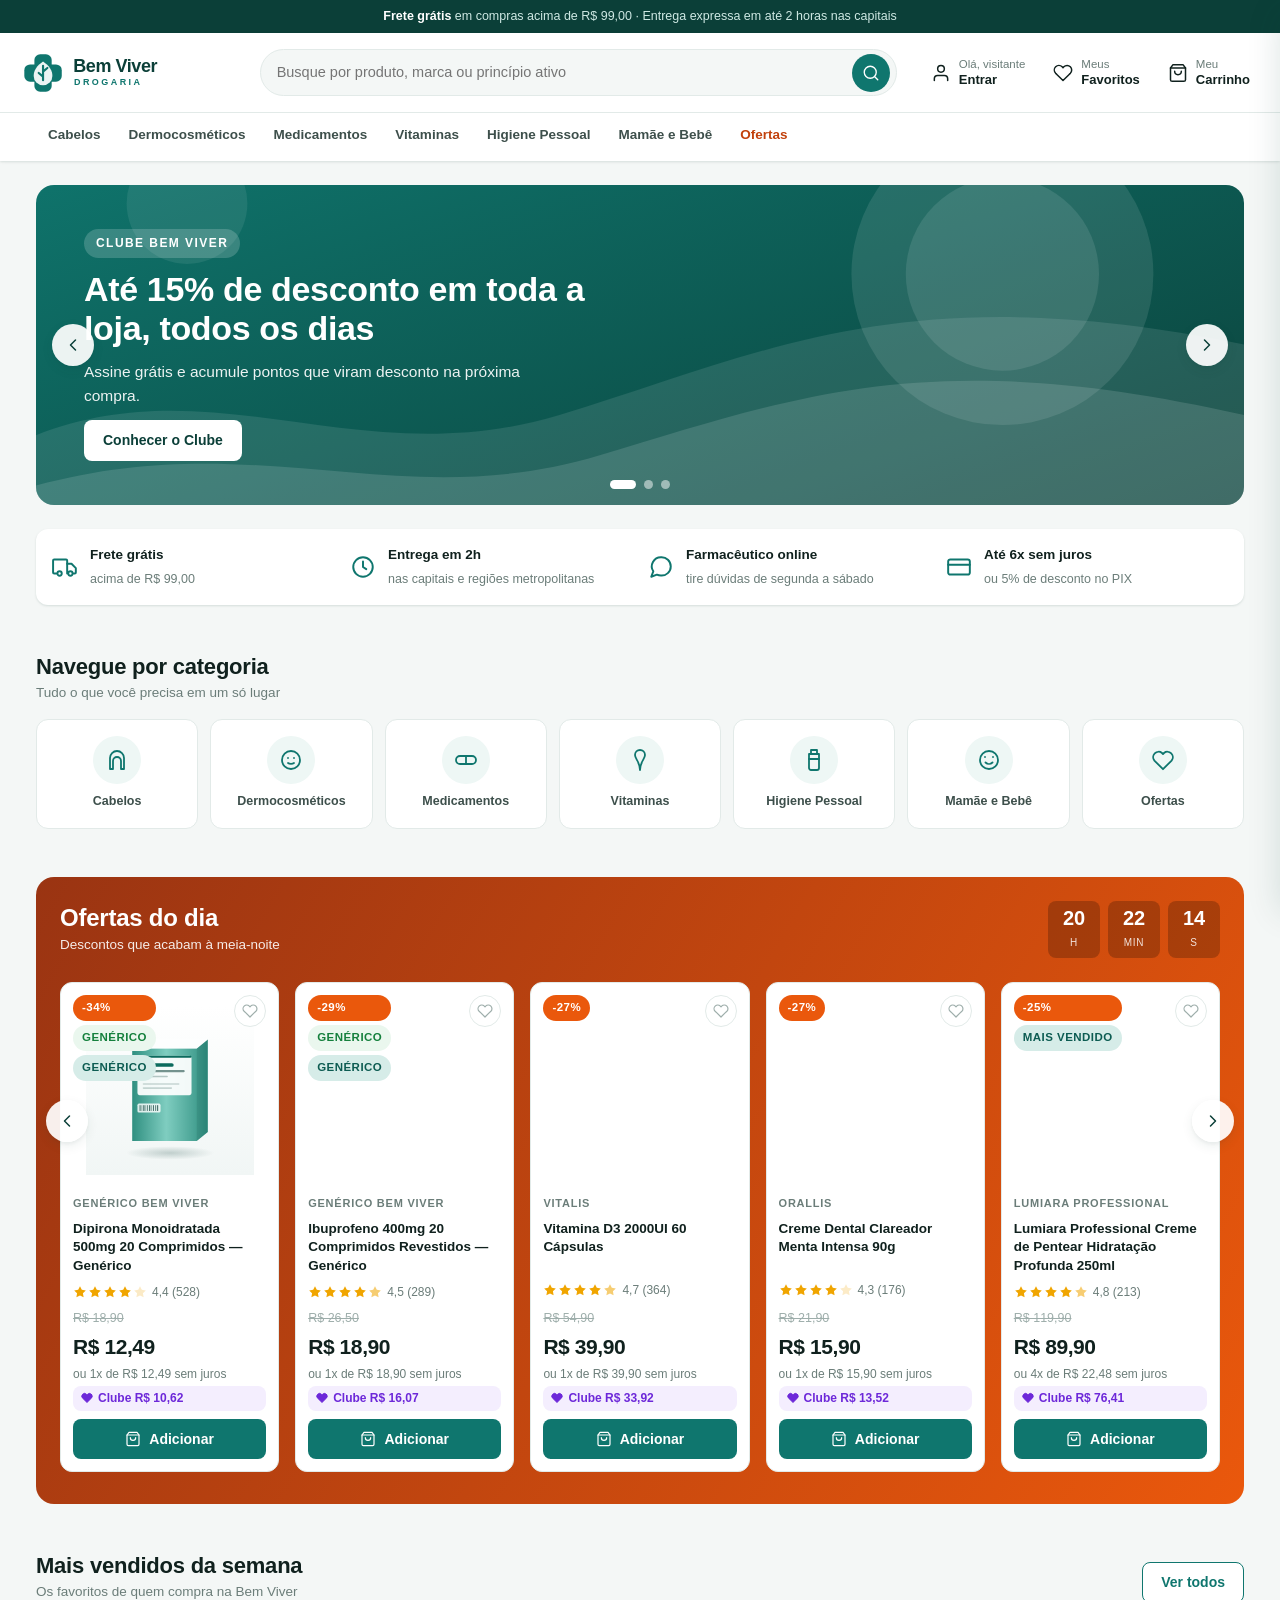
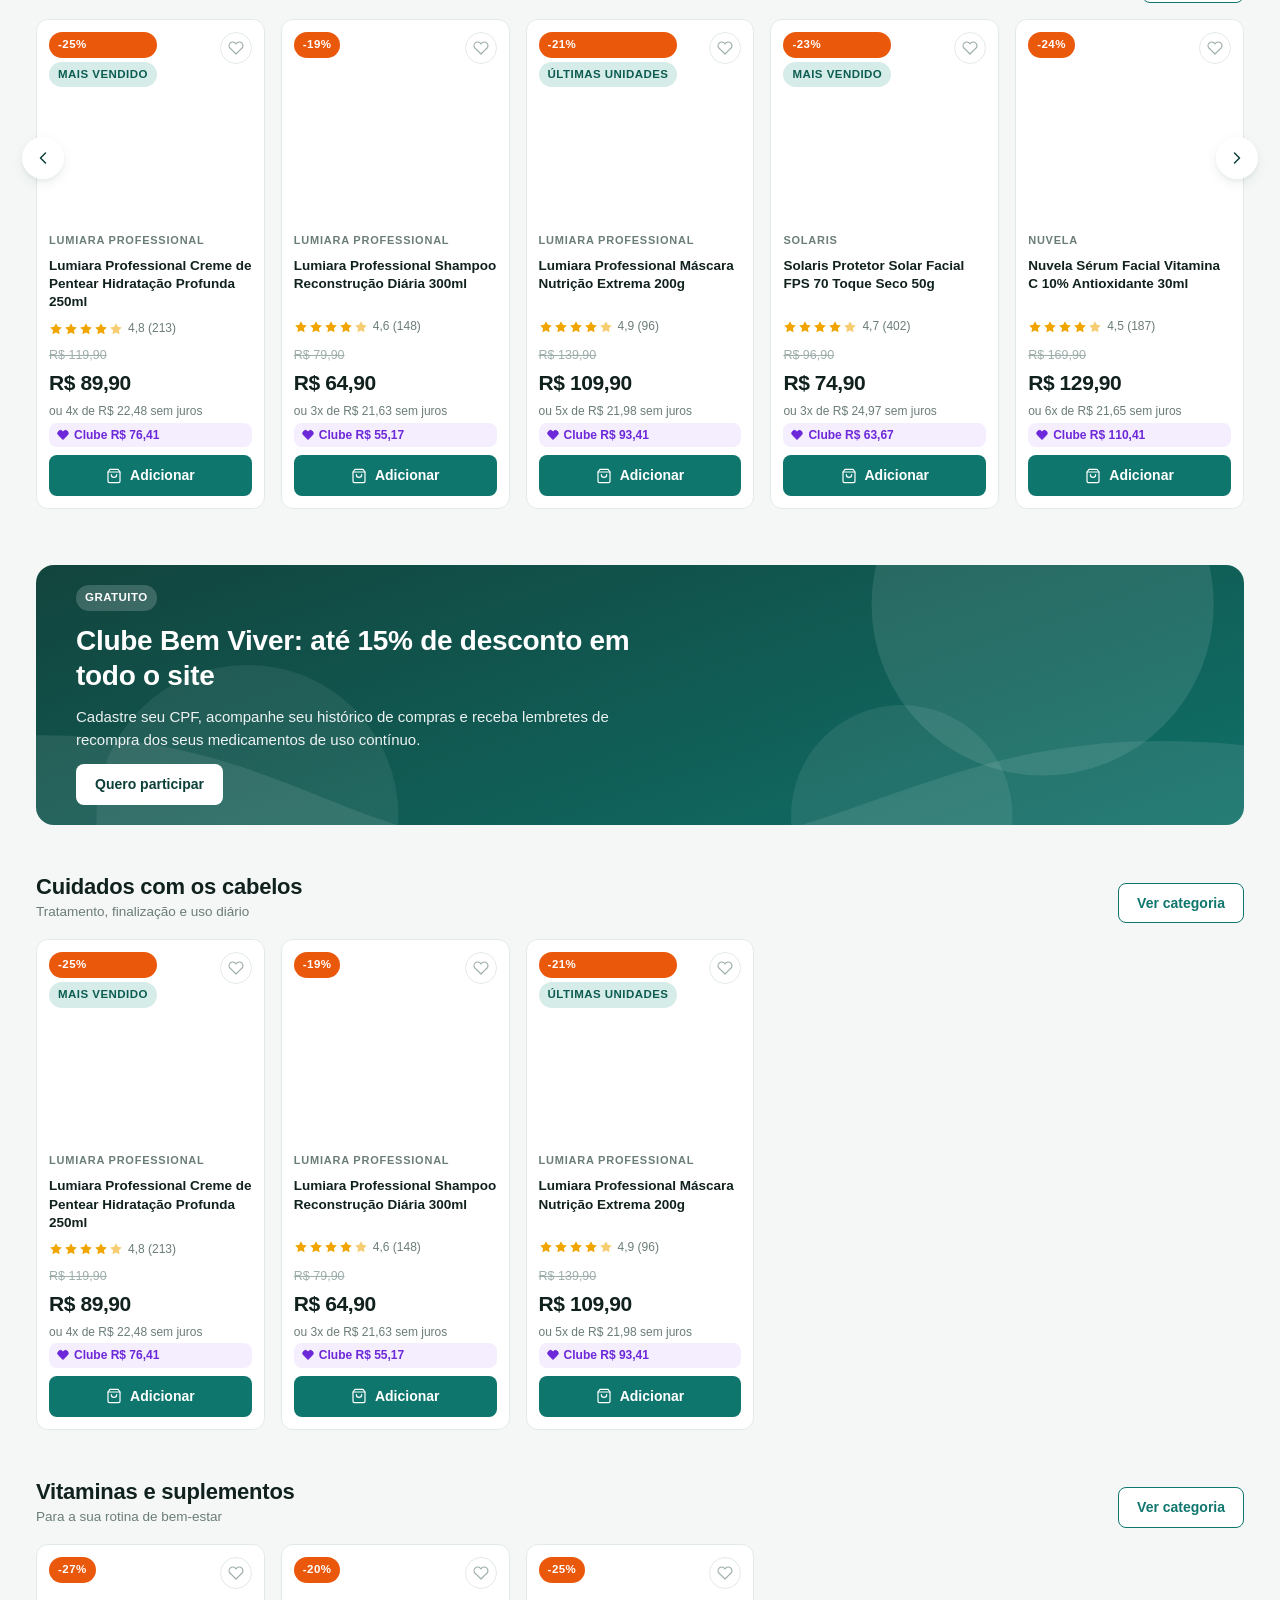
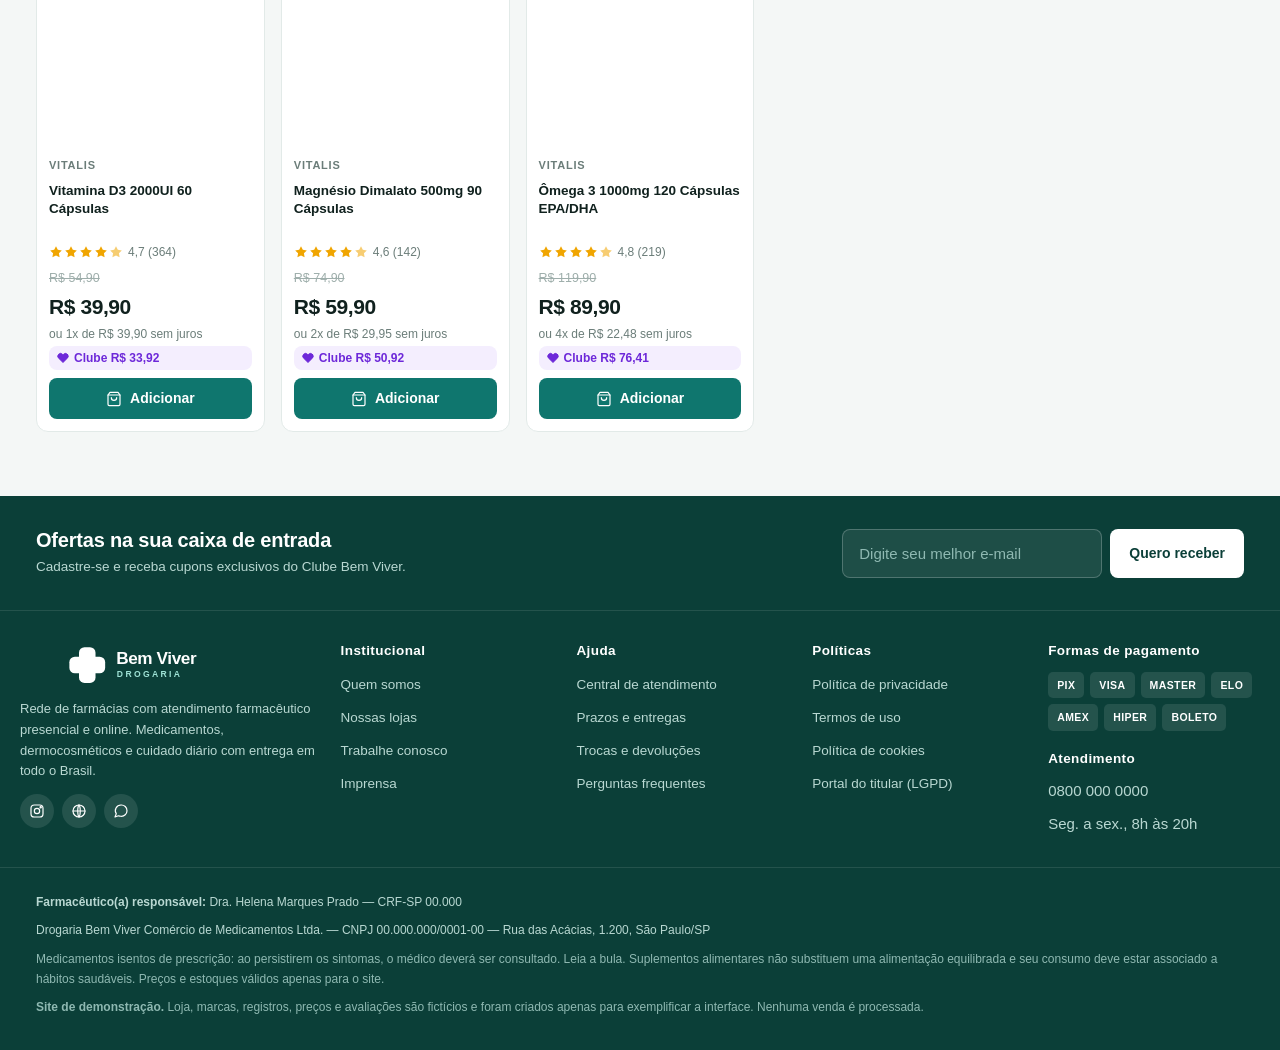
==== index.html @ 3e463591 "Cria loja de farmácia online Drogaria Bem Viver Site de e-commerce farmacêutico completo em HTML, CS" ====
<!DOCTYPE html>
<html lang="pt-BR">
<head>
<meta charset="utf-8">
<meta name="viewport" content="width=device-width, initial-scale=1">
<title>Drogaria Bem Viver — Medicamentos, dermocosméticos e cuidado diário</title>
<meta name="description" content="Farmácia online com medicamentos, genéricos, dermocosméticos, vitaminas e higiene pessoal. Frete grátis acima de R$ 99 e entrega expressa em até 2 horas.">
<meta name="theme-color" content="#0f766e">
<link rel="icon" href="assets/img/favicon.svg" type="image/svg+xml">
<link rel="stylesheet" href="assets/css/estilos.css">
<meta property="og:type" content="website">
<meta property="og:title" content="Drogaria Bem Viver">
<meta property="og:description" content="Medicamentos, dermocosméticos e cuidado diário com entrega para todo o Brasil.">
<meta property="og:image" content="assets/img/banner-1.svg">
</head>
<body>
<a class="pular-para-conteudo" href="#conteudo">Pular para o conteúdo principal</a>
<header id="cabecalho"></header>
<main id="conteudo"></main>
<div id="rodape"></div>
<script src="assets/js/dados.js"></script>
<script src="assets/js/loja.js"></script>
<script src="assets/js/home.js"></script>
</body>
</html>
---- assets/css/estilos.css ----
/* =========================================================================
   Drogaria Bem Viver — folha de estilos
   ========================================================================= */

/* ------------------------------------------------------------ tokens */
:root {
  --marca-900: #0b3f38;
  --marca-800: #0d5c52;
  --marca-700: #0f766e;
  --marca-600: #13938a;
  --marca-100: #d6ece8;
  --marca-50:  #eef7f5;

  --oferta-700: #9a3412;
  --oferta-600: #c2410c;
  --oferta-500: #ea580c;
  --oferta-50:  #fff2e8;

  --clube-700: #6d28d9;
  --clube-50:  #f4eefe;

  --tinta-900: #10211e;
  --tinta-700: #3d4f4b;
  --tinta-500: #6b7d79;
  --tinta-300: #9eaeab;

  --linha: #e2eae8;
  --fundo: #f4f7f6;
  --papel: #ffffff;

  --ok-600: #15803d;
  --ok-50:  #eaf7ee;
  --alerta-600: #b45309;
  --alerta-50:  #fdf5e6;
  --erro-600: #b91c1c;
  --erro-50: #fdecec;

  --r-sm: 8px;
  --r-md: 12px;
  --r-lg: 18px;
  --r-full: 999px;

  --s1: 4px;  --s2: 8px;  --s3: 12px; --s4: 16px;
  --s5: 24px; --s6: 32px; --s7: 48px; --s8: 64px;

  --sombra-1: 0 1px 2px rgba(11, 63, 56, .06), 0 1px 3px rgba(11, 63, 56, .08);
  --sombra-2: 0 4px 12px rgba(11, 63, 56, .08), 0 2px 4px rgba(11, 63, 56, .05);
  --sombra-3: 0 12px 32px rgba(11, 63, 56, .14);

  --largura: 1240px;
  --fonte: "Segoe UI", Roboto, -apple-system, BlinkMacSystemFont, "Helvetica Neue", Arial, sans-serif;
}

/* ------------------------------------------------------------ base */
*, *::before, *::after { box-sizing: border-box; }

html { scroll-behavior: smooth; }

body {
  margin: 0;
  font-family: var(--fonte);
  font-size: 15px;
  line-height: 1.55;
  color: var(--tinta-900);
  background: var(--fundo);
  -webkit-font-smoothing: antialiased;
}

img, svg { max-width: 100%; display: block; }
button, input, select, textarea { font: inherit; color: inherit; }
a { color: var(--marca-700); text-decoration: none; }
a:hover { text-decoration: underline; }

h1, h2, h3, h4 { margin: 0; line-height: 1.25; font-weight: 700; letter-spacing: -.01em; }
p { margin: 0 0 var(--s3); }
ul { margin: 0; padding-left: 1.15rem; }

:focus-visible {
  outline: 3px solid var(--marca-600);
  outline-offset: 2px;
  border-radius: var(--r-sm);
}

.container { width: 100%; max-width: var(--largura); margin: 0 auto; padding: 0 var(--s4); }

.oculto { display: none !important; }

.so-leitor {
  position: absolute; width: 1px; height: 1px; padding: 0; margin: -1px;
  overflow: hidden; clip: rect(0 0 0 0); white-space: nowrap; border: 0;
}

.pular-para-conteudo {
  position: absolute; left: var(--s4); top: -80px; z-index: 200;
  background: var(--marca-700); color: #fff; padding: var(--s3) var(--s4);
  border-radius: var(--r-sm); transition: top .18s;
}
.pular-para-conteudo:focus { top: var(--s3); }

/* ------------------------------------------------------------ botões */
.btn {
  display: inline-flex; align-items: center; justify-content: center; gap: var(--s2);
  border: 1px solid transparent; border-radius: var(--r-sm);
  padding: 11px 18px; font-weight: 700; font-size: 14px;
  cursor: pointer; background: none; transition: background .15s, border-color .15s, color .15s, transform .08s;
  text-decoration: none; line-height: 1.2;
}
.btn:hover { text-decoration: none; }
.btn:active { transform: translateY(1px); }
.btn[disabled] { opacity: .5; cursor: not-allowed; }

.btn--principal { background: var(--marca-700); color: #fff; }
.btn--principal:hover { background: var(--marca-800); }

.btn--compra { background: var(--oferta-500); color: #fff; font-size: 16px; padding: 15px 22px; }
.btn--compra:hover { background: var(--oferta-600); }

.btn--contorno { border-color: var(--marca-700); color: var(--marca-700); background: var(--papel); }
.btn--contorno:hover { background: var(--marca-50); }

.btn--neutro { border-color: var(--linha); color: var(--tinta-700); background: var(--papel); }
.btn--neutro:hover { background: var(--fundo); }

.btn--fantasma { color: var(--marca-700); padding: 8px 10px; }
.btn--fantasma:hover { background: var(--marca-50); }

.btn--bloco { width: 100%; }

.selo {
  display: inline-flex; align-items: center; gap: 5px;
  font-size: 11.5px; font-weight: 800; letter-spacing: .04em; text-transform: uppercase;
  padding: 4px 9px; border-radius: var(--r-full);
}
.selo--oferta { background: var(--oferta-500); color: #fff; }
.selo--clube  { background: var(--clube-50); color: var(--clube-700); }
.selo--generico { background: var(--ok-50); color: var(--ok-600); }
.selo--novo { background: var(--marca-100); color: var(--marca-800); }
.selo--esgotado { background: #eceeed; color: var(--tinta-500); }

/* ------------------------------------------------------------ cabeçalho */
.barra-aviso {
  background: var(--marca-900); color: #cfe9e4;
  font-size: 12.5px; text-align: center; padding: 7px var(--s4);
}
.barra-aviso strong { color: #fff; }

.cabecalho { background: var(--papel); box-shadow: var(--sombra-1); position: sticky; top: 0; z-index: 60; }

.cabecalho__topo {
  display: grid; grid-template-columns: auto 1fr auto;
  align-items: center; gap: var(--s5); padding: var(--s4) 0;
}
.cabecalho__logo img { height: 46px; width: auto; }

.busca { position: relative; }
.busca__campo {
  display: flex; align-items: center; background: var(--fundo);
  border: 1.5px solid var(--linha); border-radius: var(--r-full); padding: 0 6px 0 var(--s4);
  transition: border-color .15s, background .15s;
}
.busca__campo:focus-within { border-color: var(--marca-600); background: var(--papel); }
.busca input {
  flex: 1; border: 0; background: none; padding: 11px 0; outline: none; font-size: 14.5px;
}
.busca__botao {
  border: 0; background: var(--marca-700); color: #fff; width: 38px; height: 38px;
  border-radius: 50%; display: grid; place-items: center; cursor: pointer;
}
.busca__botao:hover { background: var(--marca-800); }

.busca__sugestoes {
  position: absolute; top: calc(100% + 6px); left: 0; right: 0; z-index: 70;
  background: var(--papel); border: 1px solid var(--linha); border-radius: var(--r-md);
  box-shadow: var(--sombra-3); overflow: hidden; max-height: 380px; overflow-y: auto;
}
.busca__sugestao {
  display: flex; align-items: center; gap: var(--s3); padding: var(--s2) var(--s3);
  width: 100%; border: 0; background: none; text-align: left; cursor: pointer; border-bottom: 1px solid var(--fundo);
}
.busca__sugestao:hover, .busca__sugestao[aria-selected="true"] { background: var(--marca-50); }
.busca__sugestao img { width: 40px; height: 40px; object-fit: contain; }
.busca__sugestao b { display: block; font-size: 13.5px; font-weight: 600; }
.busca__sugestao span { font-size: 12.5px; color: var(--marca-700); font-weight: 700; }

.acoes { display: flex; align-items: center; gap: var(--s2); }
.acao {
  display: flex; align-items: center; gap: var(--s2); padding: 8px 10px;
  border: 0; background: none; border-radius: var(--r-sm); cursor: pointer;
  color: var(--tinta-900); font-size: 13px; position: relative;
}
.acao:hover { background: var(--marca-50); text-decoration: none; }
.acao__texto { display: flex; flex-direction: column; line-height: 1.2; text-align: left; }
.acao__texto small { color: var(--tinta-500); font-size: 11.5px; }
.acao__texto b { font-size: 13px; }
.acao__contador {
  position: absolute; top: 2px; left: 24px;
  background: var(--oferta-500); color: #fff; font-size: 10.5px; font-weight: 800;
  min-width: 18px; height: 18px; border-radius: var(--r-full);
  display: grid; place-items: center; padding: 0 5px;
}

.menu { border-top: 1px solid var(--linha); }
.menu__lista {
  display: flex; align-items: center; gap: var(--s1); list-style: none;
  margin: 0; padding: 0; overflow-x: auto; scrollbar-width: none;
}
.menu__lista::-webkit-scrollbar { display: none; }
.menu__lista a {
  display: block; padding: 12px var(--s3); font-size: 13.5px; font-weight: 600;
  color: var(--tinta-700); white-space: nowrap; border-bottom: 3px solid transparent;
}
.menu__lista a:hover { color: var(--marca-700); border-bottom-color: var(--marca-600); text-decoration: none; }
.menu__lista a.ativo { color: var(--marca-700); border-bottom-color: var(--marca-700); }
.menu__lista .destaque { color: var(--oferta-600); }

.menu-mobile { display: none; }

/* ------------------------------------------------------------ vantagens */
.vantagens {
  display: grid; grid-template-columns: repeat(4, 1fr); gap: var(--s4);
  background: var(--papel); border-radius: var(--r-md); padding: var(--s4);
  box-shadow: var(--sombra-1); margin: var(--s5) 0;
}
.vantagem { display: flex; align-items: center; gap: var(--s3); }
.vantagem svg { flex: none; color: var(--marca-700); }
.vantagem b { display: block; font-size: 13.5px; }
.vantagem span { font-size: 12.5px; color: var(--tinta-500); }

/* ------------------------------------------------------------ carrossel de banners */
.vitrine-banner { position: relative; border-radius: var(--r-lg); overflow: hidden; margin-top: var(--s5); }
.vitrine-banner__trilho { display: flex; transition: transform .45s cubic-bezier(.4,0,.2,1); }
.vitrine-banner__item { min-width: 100%; position: relative; }
.vitrine-banner__item img { width: 100%; height: 320px; object-fit: cover; }
.vitrine-banner__texto {
  position: absolute; inset: 0; display: flex; flex-direction: column; justify-content: center;
  gap: var(--s3); padding: var(--s7); color: #fff; max-width: 620px;
}
.vitrine-banner__texto span {
  font-size: 12px; font-weight: 800; letter-spacing: .12em; text-transform: uppercase;
  background: rgba(255,255,255,.18); padding: 5px 12px; border-radius: var(--r-full); align-self: flex-start;
}
.vitrine-banner__texto h2 { font-size: 34px; line-height: 1.15; }
.vitrine-banner__texto p { font-size: 15.5px; opacity: .92; margin: 0; max-width: 460px; }
.vitrine-banner__texto .btn { align-self: flex-start; background: #fff; color: var(--marca-900); }
.vitrine-banner__texto .btn:hover { background: #f0f0f0; }

.carrossel-seta {
  position: absolute; top: 50%; transform: translateY(-50%);
  width: 42px; height: 42px; border-radius: 50%; border: 0;
  background: rgba(255,255,255,.92); color: var(--marca-900);
  display: grid; place-items: center; cursor: pointer; box-shadow: var(--sombra-2); z-index: 2;
}
.carrossel-seta:hover { background: #fff; }
.carrossel-seta--ant { left: var(--s4); }
.carrossel-seta--prox { right: var(--s4); }
.prateleira .carrossel-seta { top: 118px; transform: none; }
.prateleira .carrossel-seta--ant { left: -14px; }
.prateleira .carrossel-seta--prox { right: -14px; }

.vitrine-banner__pontos {
  position: absolute; bottom: var(--s4); left: 50%; transform: translateX(-50%);
  display: flex; gap: var(--s2); z-index: 2;
}
.vitrine-banner__pontos button {
  width: 9px; height: 9px; border-radius: 50%; border: 0; cursor: pointer;
  background: rgba(255,255,255,.5); padding: 0;
}
.vitrine-banner__pontos button[aria-current="true"] { background: #fff; width: 26px; border-radius: var(--r-full); }

/* ------------------------------------------------------------ seções */
.secao { margin: var(--s7) 0; }
.secao__cabecalho {
  display: flex; align-items: flex-end; justify-content: space-between;
  gap: var(--s4); margin-bottom: var(--s4);
}
.secao__cabecalho h2 { font-size: 22px; }
.secao__cabecalho p { margin: 2px 0 0; color: var(--tinta-500); font-size: 13.5px; }

.categorias { display: grid; grid-template-columns: repeat(7, 1fr); gap: var(--s3); }
.categoria-atalho {
  background: var(--papel); border: 1px solid var(--linha); border-radius: var(--r-md);
  padding: var(--s4) var(--s2); text-align: center; display: grid; gap: var(--s2);
  justify-items: center; font-size: 12.5px; font-weight: 600; color: var(--tinta-700);
  transition: border-color .15s, transform .15s, box-shadow .15s;
}
.categoria-atalho:hover {
  border-color: var(--marca-600); transform: translateY(-2px);
  box-shadow: var(--sombra-2); text-decoration: none; color: var(--marca-800);
}
.categoria-atalho__icone {
  width: 48px; height: 48px; border-radius: 50%; background: var(--marca-50);
  display: grid; place-items: center; color: var(--marca-700);
}

/* ------------------------------------------------------------ cartão de produto */
.prateleira { position: relative; }
.prateleira__trilho {
  display: grid; grid-auto-flow: column; grid-auto-columns: calc((100% - 4 * var(--s4)) / 5);
  gap: var(--s4); overflow-x: auto; scroll-behavior: smooth;
  scroll-snap-type: x mandatory; padding-bottom: var(--s2); scrollbar-width: thin;
}
.prateleira__trilho > * { scroll-snap-align: start; }

.grade-produtos {
  display: grid; grid-template-columns: repeat(auto-fill, minmax(212px, 1fr)); gap: var(--s4);
}

.cartao {
  background: var(--papel); border: 1px solid var(--linha); border-radius: var(--r-md);
  padding: var(--s3); display: flex; flex-direction: column; gap: var(--s2);
  position: relative; transition: box-shadow .18s, border-color .18s, transform .18s;
}
.cartao:hover { box-shadow: var(--sombra-2); border-color: var(--marca-100); transform: translateY(-2px); }

.cartao__selos { position: absolute; top: var(--s3); left: var(--s3); display: flex; flex-direction: column; gap: 4px; z-index: 2; }

.cartao__favorito {
  position: absolute; top: var(--s3); right: var(--s3); z-index: 2;
  width: 32px; height: 32px; border-radius: 50%; border: 1px solid var(--linha);
  background: var(--papel); color: var(--tinta-300); display: grid; place-items: center; cursor: pointer;
}
.cartao__favorito:hover { color: var(--oferta-500); border-color: var(--oferta-500); }
.cartao__favorito[aria-pressed="true"] { color: var(--oferta-500); border-color: var(--oferta-500); background: var(--oferta-50); }

.cartao__figura { display: block; padding: var(--s3) 0; }
.cartao__figura img { height: 168px; width: 100%; object-fit: contain; mix-blend-mode: multiply; }

.cartao__marca { font-size: 11px; font-weight: 800; letter-spacing: .07em; text-transform: uppercase; color: var(--tinta-500); }
.cartao__nome {
  font-size: 13.5px; font-weight: 600; color: var(--tinta-900); line-height: 1.35;
  display: -webkit-box; -webkit-line-clamp: 3; line-clamp: 3; -webkit-box-orient: vertical; overflow: hidden;
  min-height: 3.9em;
}
.cartao__nome:hover { color: var(--marca-700); text-decoration: none; }

.avaliacao { display: flex; align-items: center; gap: 5px; font-size: 12px; color: var(--tinta-500); }
.estrelas { display: inline-flex; gap: 1px; color: #f0a500; }
.estrelas svg { width: 14px; height: 14px; }

.cartao__precos { margin-top: auto; display: grid; gap: 2px; }
.preco-antigo { font-size: 12.5px; color: var(--tinta-300); text-decoration: line-through; }
.preco-atual { font-size: 21px; font-weight: 800; color: var(--tinta-900); letter-spacing: -.02em; }
.preco-atual small { font-size: 12.5px; font-weight: 600; color: var(--tinta-500); }
.preco-parcela { font-size: 12px; color: var(--tinta-500); }
.preco-clube {
  display: inline-flex; align-items: center; gap: 5px; font-size: 12px; font-weight: 700;
  color: var(--clube-700); background: var(--clube-50); padding: 3px 8px; border-radius: var(--r-sm);
  align-self: flex-start;
}
.economia { font-size: 12px; font-weight: 700; color: var(--ok-600); }

/* ------------------------------------------------------------ ofertas do dia */
.faixa-ofertas {
  background: linear-gradient(120deg, var(--oferta-700), var(--oferta-500));
  color: #fff; border-radius: var(--r-lg); padding: var(--s5); margin: var(--s7) 0;
}
.faixa-ofertas__topo {
  display: flex; align-items: center; justify-content: space-between; gap: var(--s4);
  flex-wrap: wrap; margin-bottom: var(--s5);
}
.faixa-ofertas h2 { font-size: 24px; }
.faixa-ofertas p { margin: 2px 0 0; opacity: .9; font-size: 13.5px; }
.cronometro { display: flex; align-items: center; gap: var(--s2); }
.cronometro__bloco {
  background: rgba(0,0,0,.22); border-radius: var(--r-sm); padding: 6px 10px;
  text-align: center; min-width: 52px;
}
.cronometro__bloco b { display: block; font-size: 20px; font-variant-numeric: tabular-nums; line-height: 1.1; }
.cronometro__bloco span { font-size: 10px; text-transform: uppercase; letter-spacing: .08em; opacity: .85; }

/* ------------------------------------------------------------ trilha / breadcrumb */
.trilha { padding: var(--s4) 0; font-size: 12.5px; color: var(--tinta-500); }
.trilha ol { list-style: none; display: flex; flex-wrap: wrap; align-items: center; gap: var(--s2); margin: 0; padding: 0; }
.trilha li::after { content: "›"; margin-left: var(--s2); color: var(--tinta-300); }
.trilha li:last-child::after { content: none; }
.trilha li[aria-current] { color: var(--tinta-700); font-weight: 600; }

/* ------------------------------------------------------------ PDP */
.pdp { display: grid; grid-template-columns: minmax(0, 1fr) 360px; gap: var(--s6); align-items: start; }
.pdp__principal { display: grid; grid-template-columns: minmax(0, 46%) minmax(0, 1fr); gap: var(--s5); align-items: start; }
.galeria { display: grid; grid-template-columns: 84px minmax(0, 1fr); gap: var(--s3); align-items: start; }

/* itens de grid herdam min-width:auto e podem estourar por causa da largura
   intrínseca das imagens; zerar o mínimo mantém o layout dentro do container */
.pdp > *, .pdp__principal > *, .galeria > *,
.layout-categoria > *, .layout-carrinho > *,
.avaliacoes > *, .item-carrinho > * { min-width: 0; }

.galeria__miniaturas { display: grid; gap: var(--s2); }
.galeria__miniatura {
  border: 1.5px solid var(--linha); border-radius: var(--r-sm); background: var(--papel);
  padding: 4px; cursor: pointer; aspect-ratio: 1; overflow: hidden;
}
.galeria__miniatura img { width: 100%; height: 100%; object-fit: contain; }
.galeria__miniatura:hover { border-color: var(--marca-600); }
.galeria__miniatura[aria-current="true"] { border-color: var(--marca-700); border-width: 2px; }

.galeria__palco {
  background: var(--papel); border: 1px solid var(--linha); border-radius: var(--r-md);
  position: relative; overflow: hidden; display: grid; place-items: center; aspect-ratio: 1;
}
.galeria__palco img {
  width: 100%; height: 100%; object-fit: contain; transition: transform .25s;
  cursor: zoom-in; mix-blend-mode: multiply;
}
.galeria__palco.ampliado img { transform: scale(1.7); cursor: zoom-out; }
.galeria__selos { position: absolute; top: var(--s4); left: var(--s4); display: flex; flex-direction: column; gap: 6px; }

.ficha { display: grid; gap: var(--s3); }
.ficha__marca { font-size: 12px; font-weight: 800; letter-spacing: .08em; text-transform: uppercase; color: var(--marca-700); }
.ficha h1 { font-size: 26px; line-height: 1.25; }
.ficha__meta { display: flex; flex-wrap: wrap; align-items: center; gap: var(--s3); font-size: 12.5px; color: var(--tinta-500); }
.ficha__meta a { font-size: 12.5px; }

.ficha__resumo { color: var(--tinta-700); font-size: 14px; }
.ficha__beneficios { list-style: none; padding: 0; display: grid; gap: 7px; margin: 0; }
.ficha__beneficios li { display: flex; gap: var(--s2); align-items: flex-start; font-size: 13.5px; color: var(--tinta-700); }
.ficha__beneficios svg { flex: none; color: var(--ok-600); margin-top: 2px; }

.variacoes { display: grid; gap: var(--s2); }
.variacoes__titulo { font-size: 13px; font-weight: 700; }
.variacoes__opcoes { display: flex; flex-wrap: wrap; gap: var(--s2); }
.variacao {
  border: 1.5px solid var(--linha); background: var(--papel); border-radius: var(--r-sm);
  padding: 8px 14px; cursor: pointer; font-size: 13px; font-weight: 600; text-align: left;
}
.variacao:hover { border-color: var(--marca-600); }
.variacao[aria-pressed="true"] { border-color: var(--marca-700); background: var(--marca-50); color: var(--marca-800); }
.variacao small { display: block; font-weight: 500; color: var(--tinta-500); font-size: 11.5px; }

/* caixa de compra */
.compra {
  background: var(--papel); border: 1px solid var(--linha); border-radius: var(--r-md);
  padding: var(--s5); display: grid; gap: var(--s4); box-shadow: var(--sombra-1);
  position: sticky; top: 168px;
}
.compra__precos { display: grid; gap: 4px; }
.compra__linha-antiga { display: flex; align-items: center; gap: var(--s2); }
.compra__principal { font-size: 34px; font-weight: 800; letter-spacing: -.025em; line-height: 1.1; }
.compra__pix {
  display: flex; align-items: center; gap: 6px; font-size: 13px; color: var(--ok-600); font-weight: 700;
}
.compra__parcelas { font-size: 13px; color: var(--tinta-500); }

.compra__clube {
  border: 1px dashed var(--clube-700); background: var(--clube-50); border-radius: var(--r-sm);
  padding: var(--s3); display: grid; gap: 4px;
}
.compra__clube b { color: var(--clube-700); font-size: 13px; display: flex; align-items: center; gap: 6px; }
.compra__clube .valor { font-size: 22px; font-weight: 800; color: var(--clube-700); letter-spacing: -.02em; }
.compra__clube small { font-size: 12px; color: var(--tinta-500); }

.quantidade { display: flex; align-items: center; gap: var(--s3); }
.contador {
  display: inline-flex; align-items: center; border: 1.5px solid var(--linha);
  border-radius: var(--r-sm); overflow: hidden;
}
.contador button {
  width: 38px; height: 42px; border: 0; background: var(--papel); cursor: pointer;
  color: var(--marca-700); font-size: 18px; font-weight: 700;
}
.contador button:hover { background: var(--marca-50); }
.contador input {
  width: 46px; height: 42px; border: 0; border-left: 1.5px solid var(--linha);
  border-right: 1.5px solid var(--linha); text-align: center; font-weight: 700; outline: none;
  -moz-appearance: textfield;
}
.contador input::-webkit-outer-spin-button, .contador input::-webkit-inner-spin-button { -webkit-appearance: none; margin: 0; }

.estoque { font-size: 12.5px; display: flex; align-items: center; gap: 6px; }
.estoque--ok { color: var(--ok-600); }
.estoque--baixo { color: var(--alerta-600); }
.estoque--fora { color: var(--erro-600); }
.ponto { width: 8px; height: 8px; border-radius: 50%; background: currentColor; flex: none; }

/* frete */
.frete { border-top: 1px solid var(--linha); padding-top: var(--s4); display: grid; gap: var(--s3); }
.frete__titulo { font-size: 13.5px; font-weight: 700; display: flex; align-items: center; gap: var(--s2); }
.frete__form { display: flex; gap: var(--s2); }
.frete__form input {
  flex: 1; border: 1.5px solid var(--linha); border-radius: var(--r-sm); padding: 10px var(--s3);
  outline: none; min-width: 0;
}
.frete__form input:focus { border-color: var(--marca-600); }
.frete__resultado { display: grid; gap: var(--s2); }
.frete__opcao {
  display: flex; align-items: flex-start; justify-content: space-between; gap: var(--s3);
  border: 1px solid var(--linha); border-radius: var(--r-sm); padding: var(--s3); font-size: 13px;
}
.frete__opcao b { display: block; }
.frete__opcao small { color: var(--tinta-500); }
.frete__opcao .valor { font-weight: 800; white-space: nowrap; }
.frete__opcao .valor.gratis { color: var(--ok-600); }
.frete__erro { color: var(--erro-600); font-size: 12.5px; }

.seguranca { display: grid; gap: var(--s2); font-size: 12px; color: var(--tinta-500); border-top: 1px solid var(--linha); padding-top: var(--s3); }
.seguranca div { display: flex; align-items: center; gap: var(--s2); }
.seguranca svg { flex: none; color: var(--marca-700); }

/* abas */
.abas { margin-top: var(--s7); background: var(--papel); border: 1px solid var(--linha); border-radius: var(--r-md); overflow: hidden; }
.abas__lista {
  display: flex; gap: 0; border-bottom: 1px solid var(--linha); overflow-x: auto; scrollbar-width: none;
}
.abas__lista::-webkit-scrollbar { display: none; }
.abas__botao {
  border: 0; background: none; padding: var(--s4) var(--s5); cursor: pointer;
  font-weight: 700; font-size: 14px; color: var(--tinta-500);
  border-bottom: 3px solid transparent; white-space: nowrap;
}
.abas__botao:hover { color: var(--marca-700); }
.abas__botao[aria-selected="true"] { color: var(--marca-800); border-bottom-color: var(--marca-700); }
.abas__painel { padding: var(--s5); }
.abas__painel h3 { font-size: 16px; margin: var(--s5) 0 var(--s2); }
.abas__painel h3:first-child { margin-top: 0; }
.abas__painel p, .abas__painel li { color: var(--tinta-700); font-size: 14.5px; max-width: 78ch; }
.abas__painel li { margin-bottom: 6px; }

.tabela-specs { width: 100%; border-collapse: collapse; font-size: 14px; max-width: 760px; }
.tabela-specs th, .tabela-specs td { text-align: left; padding: 11px var(--s3); border-bottom: 1px solid var(--linha); vertical-align: top; }
.tabela-specs th { width: 38%; color: var(--tinta-500); font-weight: 600; background: var(--marca-50); }

.aviso-legal {
  background: var(--alerta-50); border-left: 4px solid var(--alerta-600); border-radius: var(--r-sm);
  padding: var(--s3) var(--s4); font-size: 13px; color: #7c4a06; margin-top: var(--s4);
}
.aviso-legal strong { display: block; margin-bottom: 2px; }

/* avaliações */
.avaliacoes { display: grid; grid-template-columns: 260px minmax(0, 1fr); gap: var(--s6); }
.avaliacoes__resumo { display: grid; gap: var(--s3); align-content: start; }
.avaliacoes__nota { font-size: 46px; font-weight: 800; line-height: 1; letter-spacing: -.03em; }
.barra-nota { display: grid; grid-template-columns: 74px 1fr 44px; align-items: center; gap: var(--s2); font-size: 12.5px; color: var(--tinta-500); white-space: nowrap; }
.barra-nota > :last-child { text-align: right; }
.barra-nota__trilho { height: 7px; background: var(--linha); border-radius: var(--r-full); overflow: hidden; }
.barra-nota__preenchimento { height: 100%; background: #f0a500; border-radius: var(--r-full); }

.comentario { border-bottom: 1px solid var(--linha); padding: var(--s4) 0; }
.comentario:first-child { padding-top: 0; }
.comentario__topo { display: flex; flex-wrap: wrap; align-items: center; gap: var(--s3); margin-bottom: 6px; }
.comentario__autor { font-weight: 700; font-size: 13.5px; }
.comentario__data { font-size: 12px; color: var(--tinta-300); }
.comentario__verificado { font-size: 11.5px; color: var(--ok-600); font-weight: 700; display: inline-flex; align-items: center; gap: 4px; }
.comentario h4 { font-size: 14px; margin-bottom: 3px; }
.comentario p { font-size: 14px; color: var(--tinta-700); margin: 0; }

.form-avaliacao { background: var(--marca-50); border-radius: var(--r-md); padding: var(--s4); display: grid; gap: var(--s3); margin-top: var(--s4); }
.form-avaliacao label { font-size: 13px; font-weight: 700; display: block; margin-bottom: 4px; }
.form-avaliacao input, .form-avaliacao textarea {
  width: 100%; border: 1.5px solid var(--linha); border-radius: var(--r-sm);
  padding: 10px var(--s3); outline: none; background: var(--papel); font-size: 14px;
}
.form-avaliacao input:focus, .form-avaliacao textarea:focus { border-color: var(--marca-600); }
.form-avaliacao textarea { resize: vertical; min-height: 88px; }
.seletor-estrelas { display: flex; gap: 2px; }
.seletor-estrelas button { border: 0; background: none; cursor: pointer; padding: 2px; color: var(--tinta-300); }
.seletor-estrelas button.ativa { color: #f0a500; }
.seletor-estrelas svg { width: 26px; height: 26px; }

/* barra fixa de compra */
.barra-fixa {
  position: fixed; left: 0; right: 0; bottom: 0; z-index: 55;
  background: var(--papel); border-top: 1px solid var(--linha); box-shadow: 0 -4px 16px rgba(11,63,56,.10);
  padding: var(--s3) 0; transform: translateY(110%); transition: transform .25s;
}
.barra-fixa.visivel { transform: translateY(0); }
.barra-fixa__interno { display: flex; align-items: center; gap: var(--s4); }
.barra-fixa img { width: 48px; height: 48px; object-fit: contain; }
.barra-fixa__nome { font-size: 13.5px; font-weight: 600; flex: 1; min-width: 0;
  display: -webkit-box; -webkit-line-clamp: 2; line-clamp: 2; -webkit-box-orient: vertical; overflow: hidden; }
.barra-fixa__preco { font-size: 20px; font-weight: 800; white-space: nowrap; }

/* ------------------------------------------------------------ categoria */
.layout-categoria { display: grid; grid-template-columns: 250px minmax(0, 1fr); gap: var(--s5); align-items: start; }

.filtros { background: var(--papel); border: 1px solid var(--linha); border-radius: var(--r-md); padding: var(--s4); position: sticky; top: 168px; }
.filtro { border-bottom: 1px solid var(--linha); padding: var(--s3) 0; }
.filtro:last-child { border-bottom: 0; padding-bottom: 0; }
.filtro__titulo {
  display: flex; align-items: center; justify-content: space-between; width: 100%;
  border: 0; background: none; padding: 0; cursor: pointer; font-weight: 700; font-size: 13.5px;
}
.filtro__corpo { display: grid; gap: 7px; margin-top: var(--s3); max-height: 230px; overflow-y: auto; }
.filtro__item { display: flex; align-items: center; gap: var(--s2); font-size: 13px; color: var(--tinta-700); cursor: pointer; }
.filtro__item input { accent-color: var(--marca-700); width: 16px; height: 16px; cursor: pointer; }
.filtro__item span.qtd { margin-left: auto; color: var(--tinta-300); font-size: 12px; }

.barra-listagem {
  display: flex; align-items: center; justify-content: space-between; gap: var(--s4);
  flex-wrap: wrap; margin-bottom: var(--s4);
}
.barra-listagem select {
  border: 1.5px solid var(--linha); border-radius: var(--r-sm); padding: 9px var(--s3);
  background: var(--papel); cursor: pointer; font-size: 13.5px;
}
.fichas-ativas { display: flex; flex-wrap: wrap; gap: var(--s2); margin-bottom: var(--s4); }
.ficha-ativa {
  display: inline-flex; align-items: center; gap: 6px; background: var(--marca-50);
  color: var(--marca-800); border: 1px solid var(--marca-100); border-radius: var(--r-full);
  padding: 5px 11px; font-size: 12.5px; font-weight: 600; cursor: pointer;
}
.ficha-ativa:hover { background: var(--marca-100); }

.vazio { text-align: center; padding: var(--s8) var(--s4); color: var(--tinta-500); }
.vazio svg { color: var(--tinta-300); margin: 0 auto var(--s4); }
.vazio h3 { font-size: 18px; color: var(--tinta-900); margin-bottom: var(--s2); }

/* ------------------------------------------------------------ carrinho */
.layout-carrinho { display: grid; grid-template-columns: minmax(0, 1fr) 360px; gap: var(--s5); align-items: start; }
.painel { background: var(--papel); border: 1px solid var(--linha); border-radius: var(--r-md); padding: var(--s5); }
.painel + .painel { margin-top: var(--s4); }
.painel__titulo { font-size: 17px; margin-bottom: var(--s4); }

.item-carrinho {
  display: grid; grid-template-columns: 92px minmax(0, 1fr) auto; gap: var(--s4);
  padding: var(--s4) 0; border-bottom: 1px solid var(--linha); align-items: center;
}
.item-carrinho:first-of-type { padding-top: 0; }
.item-carrinho:last-of-type { border-bottom: 0; }
.item-carrinho img { width: 92px; height: 92px; object-fit: contain; mix-blend-mode: multiply; }
.item-carrinho__nome { font-size: 14px; font-weight: 600; }
.item-carrinho__marca { font-size: 11.5px; text-transform: uppercase; letter-spacing: .06em; color: var(--tinta-500); font-weight: 700; }
.item-carrinho__acoes { display: flex; align-items: center; gap: var(--s3); margin-top: var(--s2); flex-wrap: wrap; }
.item-carrinho__remover { border: 0; background: none; color: var(--tinta-500); font-size: 12.5px; cursor: pointer; text-decoration: underline; padding: 0; }
.item-carrinho__remover:hover { color: var(--erro-600); }
.item-carrinho__total { text-align: right; }

.progresso-frete { background: var(--marca-50); border-radius: var(--r-sm); padding: var(--s3) var(--s4); margin-bottom: var(--s4); font-size: 13px; }
.progresso-frete__trilho { height: 7px; background: var(--marca-100); border-radius: var(--r-full); margin-top: var(--s2); overflow: hidden; }
.progresso-frete__preenchimento { height: 100%; background: var(--marca-700); border-radius: var(--r-full); transition: width .35s; }

.resumo { position: sticky; top: 168px; }
.resumo__linha { display: flex; justify-content: space-between; gap: var(--s3); padding: 7px 0; font-size: 14px; color: var(--tinta-700); }
.resumo__linha.desconto { color: var(--ok-600); font-weight: 600; }
.resumo__total {
  display: flex; justify-content: space-between; align-items: baseline;
  border-top: 1px solid var(--linha); margin-top: var(--s3); padding-top: var(--s3); font-weight: 800; font-size: 19px;
}
.cupom { display: flex; gap: var(--s2); margin: var(--s3) 0; }
.cupom input { flex: 1; border: 1.5px solid var(--linha); border-radius: var(--r-sm); padding: 10px var(--s3); outline: none; min-width: 0; }
.cupom input:focus { border-color: var(--marca-600); }

/* ------------------------------------------------------------ gaveta do carrinho */
.cortina {
  position: fixed; inset: 0; background: rgba(11, 33, 30, .45); z-index: 90;
  opacity: 0; pointer-events: none; transition: opacity .22s;
}
.cortina.aberta { opacity: 1; pointer-events: auto; }

.gaveta {
  position: fixed; top: 0; right: 0; bottom: 0; width: min(420px, 100%); z-index: 95;
  background: var(--papel); display: flex; flex-direction: column;
  transform: translateX(100%); transition: transform .28s cubic-bezier(.4,0,.2,1);
  box-shadow: var(--sombra-3);
}
.gaveta.aberta { transform: translateX(0); }
.gaveta__topo { display: flex; align-items: center; justify-content: space-between; padding: var(--s4) var(--s5); border-bottom: 1px solid var(--linha); }
.gaveta__topo h2 { font-size: 17px; }
.gaveta__fechar { border: 0; background: none; cursor: pointer; color: var(--tinta-500); padding: 6px; border-radius: var(--r-sm); }
.gaveta__fechar:hover { background: var(--fundo); color: var(--tinta-900); }
.gaveta__corpo { flex: 1; overflow-y: auto; padding: var(--s4) var(--s5); }
.gaveta__rodape { border-top: 1px solid var(--linha); padding: var(--s4) var(--s5); display: grid; gap: var(--s3); }

.mini-item { display: grid; grid-template-columns: 62px 1fr auto; gap: var(--s3); align-items: center; padding: var(--s3) 0; border-bottom: 1px solid var(--fundo); }
.mini-item img { width: 62px; height: 62px; object-fit: contain; mix-blend-mode: multiply; }
.mini-item__nome { font-size: 13px; font-weight: 600; line-height: 1.35;
  display: -webkit-box; -webkit-line-clamp: 2; line-clamp: 2; -webkit-box-orient: vertical; overflow: hidden; }
.mini-item small { color: var(--tinta-500); font-size: 12px; }
.mini-item b { font-size: 14px; white-space: nowrap; }

/* ------------------------------------------------------------ avisos */
#avisos { position: fixed; right: var(--s4); bottom: var(--s4); z-index: 120; display: grid; gap: var(--s2); }
.aviso {
  background: var(--tinta-900); color: #fff; border-radius: var(--r-sm); padding: var(--s3) var(--s4);
  font-size: 13.5px; box-shadow: var(--sombra-3); display: flex; align-items: center; gap: var(--s2);
  animation: entrada .22s ease-out; max-width: 340px;
}
.aviso--ok { background: var(--ok-600); }
.aviso--erro { background: var(--erro-600); }
@keyframes entrada { from { opacity: 0; transform: translateY(12px); } to { opacity: 1; transform: none; } }

/* ------------------------------------------------------------ rodapé */
.rodape { background: var(--marca-900); color: #b9d8d2; margin-top: var(--s8); }
.rodape a { color: #b9d8d2; font-size: 13.5px; }
.rodape a:hover { color: #fff; }

.rodape__newsletter { border-bottom: 1px solid rgba(255,255,255,.1); padding: var(--s6) 0; }
.rodape__newsletter .container { display: flex; align-items: center; justify-content: space-between; gap: var(--s5); flex-wrap: wrap; }
.rodape__newsletter h2 { color: #fff; font-size: 20px; }
.rodape__newsletter p { margin: 4px 0 0; font-size: 13.5px; }
.form-news { display: flex; gap: var(--s2); flex-wrap: wrap; }
.form-news input {
  border: 1px solid rgba(255,255,255,.22); background: rgba(255,255,255,.08); color: #fff;
  border-radius: var(--r-sm); padding: 12px var(--s4); min-width: 260px; outline: none;
}
.form-news input::placeholder { color: #8fb9b2; }
.form-news input:focus { border-color: #fff; }
.form-news .btn { background: #fff; color: var(--marca-900); }

.rodape__colunas { display: grid; grid-template-columns: 1.4fr repeat(4, 1fr); gap: var(--s5); padding: var(--s6) 0; }
.rodape__colunas h3 { color: #fff; font-size: 13.5px; margin-bottom: var(--s3); letter-spacing: .03em; }
.rodape__colunas ul { list-style: none; padding: 0; display: grid; gap: 9px; }
.rodape__sobre img { height: 44px; margin-bottom: var(--s3); }
.rodape__sobre p { font-size: 13px; line-height: 1.6; }
.redes { display: flex; gap: var(--s2); margin-top: var(--s3); }
.redes a {
  width: 34px; height: 34px; border-radius: 50%; background: rgba(255,255,255,.1);
  display: grid; place-items: center; color: #fff;
}
.redes a:hover { background: var(--marca-700); }

.pagamentos { display: flex; flex-wrap: wrap; gap: 6px; }
.pagamento {
  background: rgba(255,255,255,.1); border-radius: 5px; padding: 5px 9px;
  font-size: 10.5px; font-weight: 700; letter-spacing: .04em; color: #fff;
}

.rodape__legal { border-top: 1px solid rgba(255,255,255,.1); padding: var(--s5) 0; font-size: 12px; line-height: 1.7; }
.rodape__legal p { margin-bottom: var(--s2); }
.rodape__legal .miudos { color: #8fb9b2; }

/* ------------------------------------------------------------ responsivo */
@media (max-width: 1080px) {
  .pdp { grid-template-columns: 1fr; }
  .compra { position: static; }
  .categorias { grid-template-columns: repeat(4, 1fr); }
  .prateleira__trilho { grid-auto-columns: calc((100% - 3 * var(--s4)) / 3.4); }
  .rodape__colunas { grid-template-columns: 1fr 1fr 1fr; }
  .layout-carrinho { grid-template-columns: 1fr; }
  .resumo { position: static; }
}

@media (max-width: 860px) {
  .cabecalho__topo { grid-template-columns: auto 1fr; gap: var(--s3); row-gap: var(--s3); }
  .busca { grid-column: 1 / -1; order: 3; }
  .acoes .acao__texto { display: none; }
  .menu { display: none; }
  .menu-mobile { display: block; }
  .vantagens { grid-template-columns: 1fr 1fr; }
  .pdp__principal { grid-template-columns: 1fr; }
  .galeria { grid-template-columns: 1fr; }
  .galeria__miniaturas { grid-auto-flow: column; grid-auto-columns: 62px; overflow-x: auto; order: 2; }
  .galeria__palco { order: 1; }
  .avaliacoes { grid-template-columns: 1fr; }
  .layout-categoria { grid-template-columns: 1fr; }
  .filtros { position: static; }
  .vitrine-banner__texto { padding: var(--s5); }
  .vitrine-banner__texto h2 { font-size: 24px; }
  .vitrine-banner__item img { height: 260px; }
  .carrossel-seta { display: none; }
  .item-carrinho { grid-template-columns: 72px minmax(0, 1fr); }
  .item-carrinho img { width: 72px; height: 72px; }
  .item-carrinho__total { grid-column: 2; text-align: left; }
  .rodape__colunas { grid-template-columns: 1fr 1fr; }
}

@media (max-width: 560px) {
  .vantagens { grid-template-columns: 1fr; }
  .categorias { grid-template-columns: repeat(3, 1fr); }
  .grade-produtos { grid-template-columns: 1fr 1fr; gap: var(--s3); }
  .prateleira__trilho { grid-auto-columns: 68%; }
  .ficha h1 { font-size: 21px; }
  .compra__principal { font-size: 28px; }
  .abas__painel { padding: var(--s4); }
  .cartao__figura img { height: 130px; }
  .rodape__colunas { grid-template-columns: 1fr; }
  .faixa-ofertas { padding: var(--s4); }
}

@media (prefers-reduced-motion: reduce) {
  *, *::before, *::after { animation-duration: .01ms !important; transition-duration: .01ms !important; scroll-behavior: auto !important; }
}

@media print {
  .cabecalho, .rodape, .barra-fixa, .gaveta, .cortina, #avisos { display: none !important; }
}
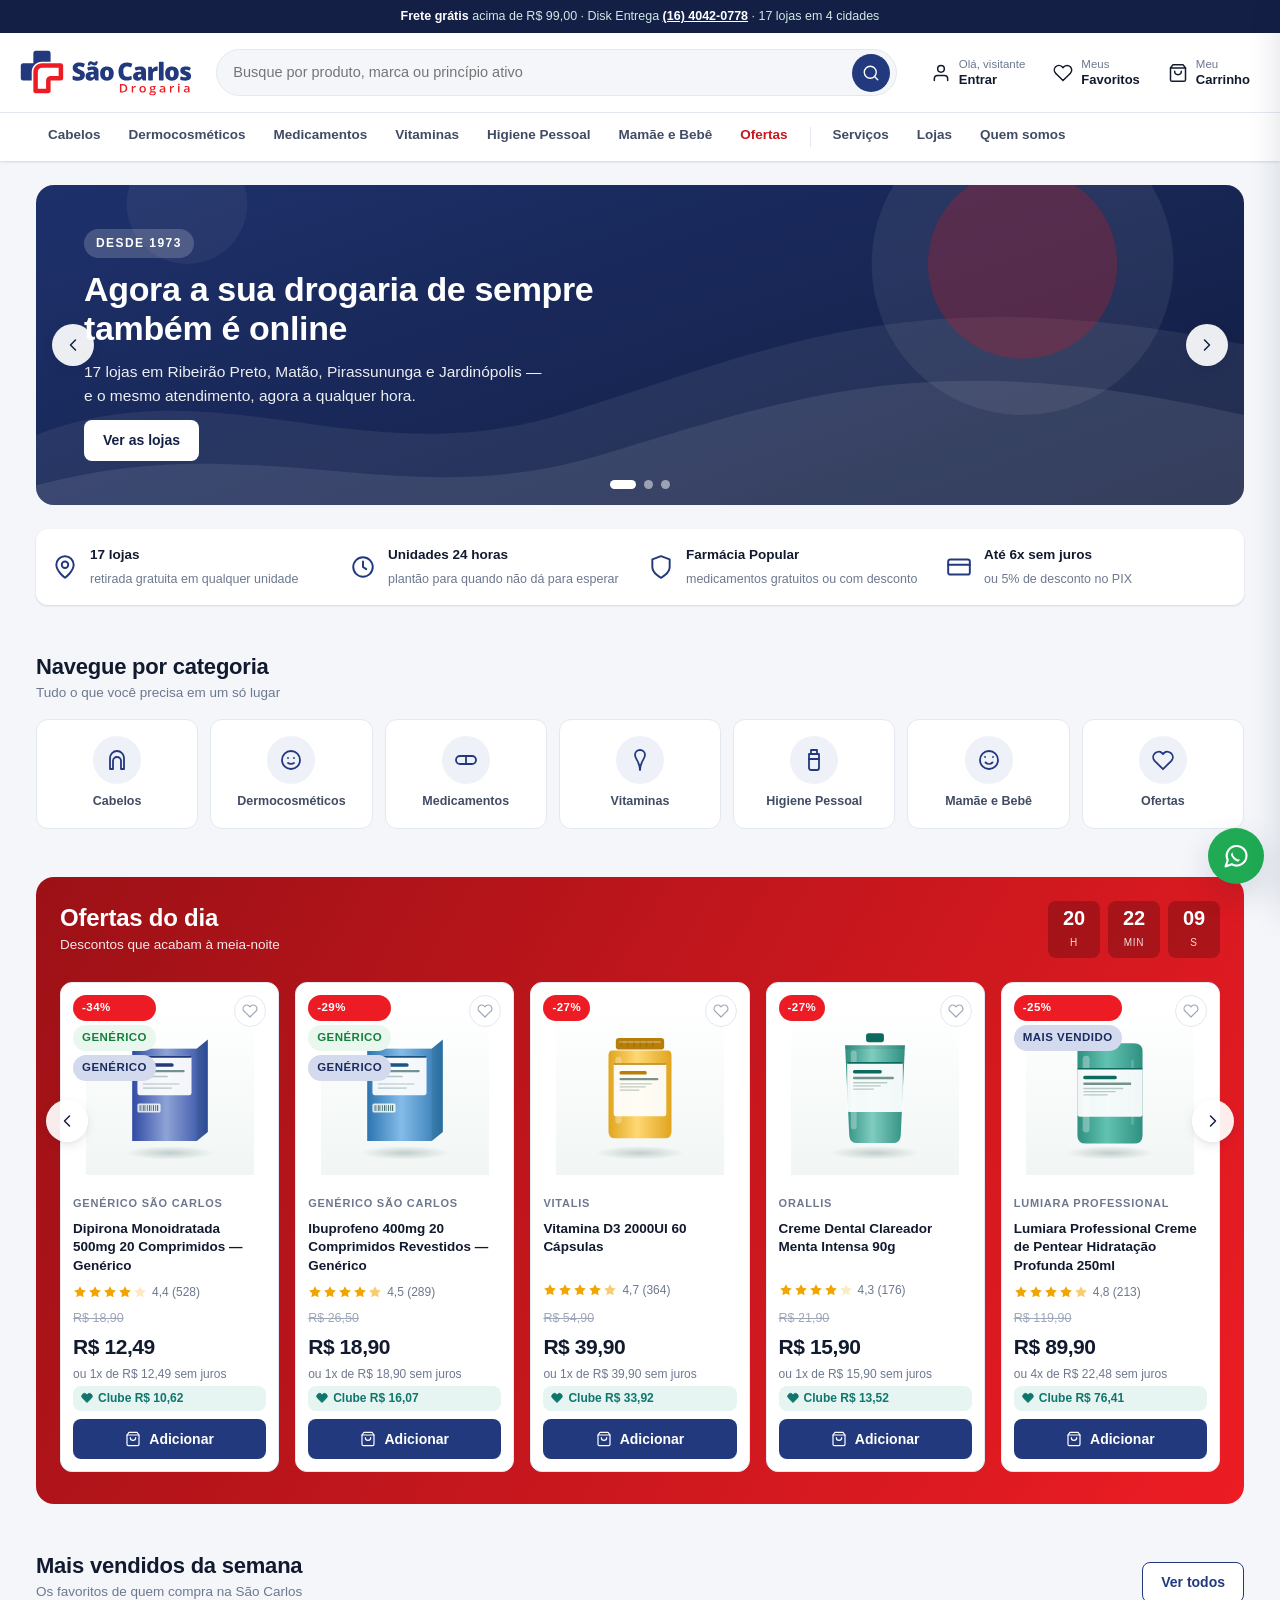
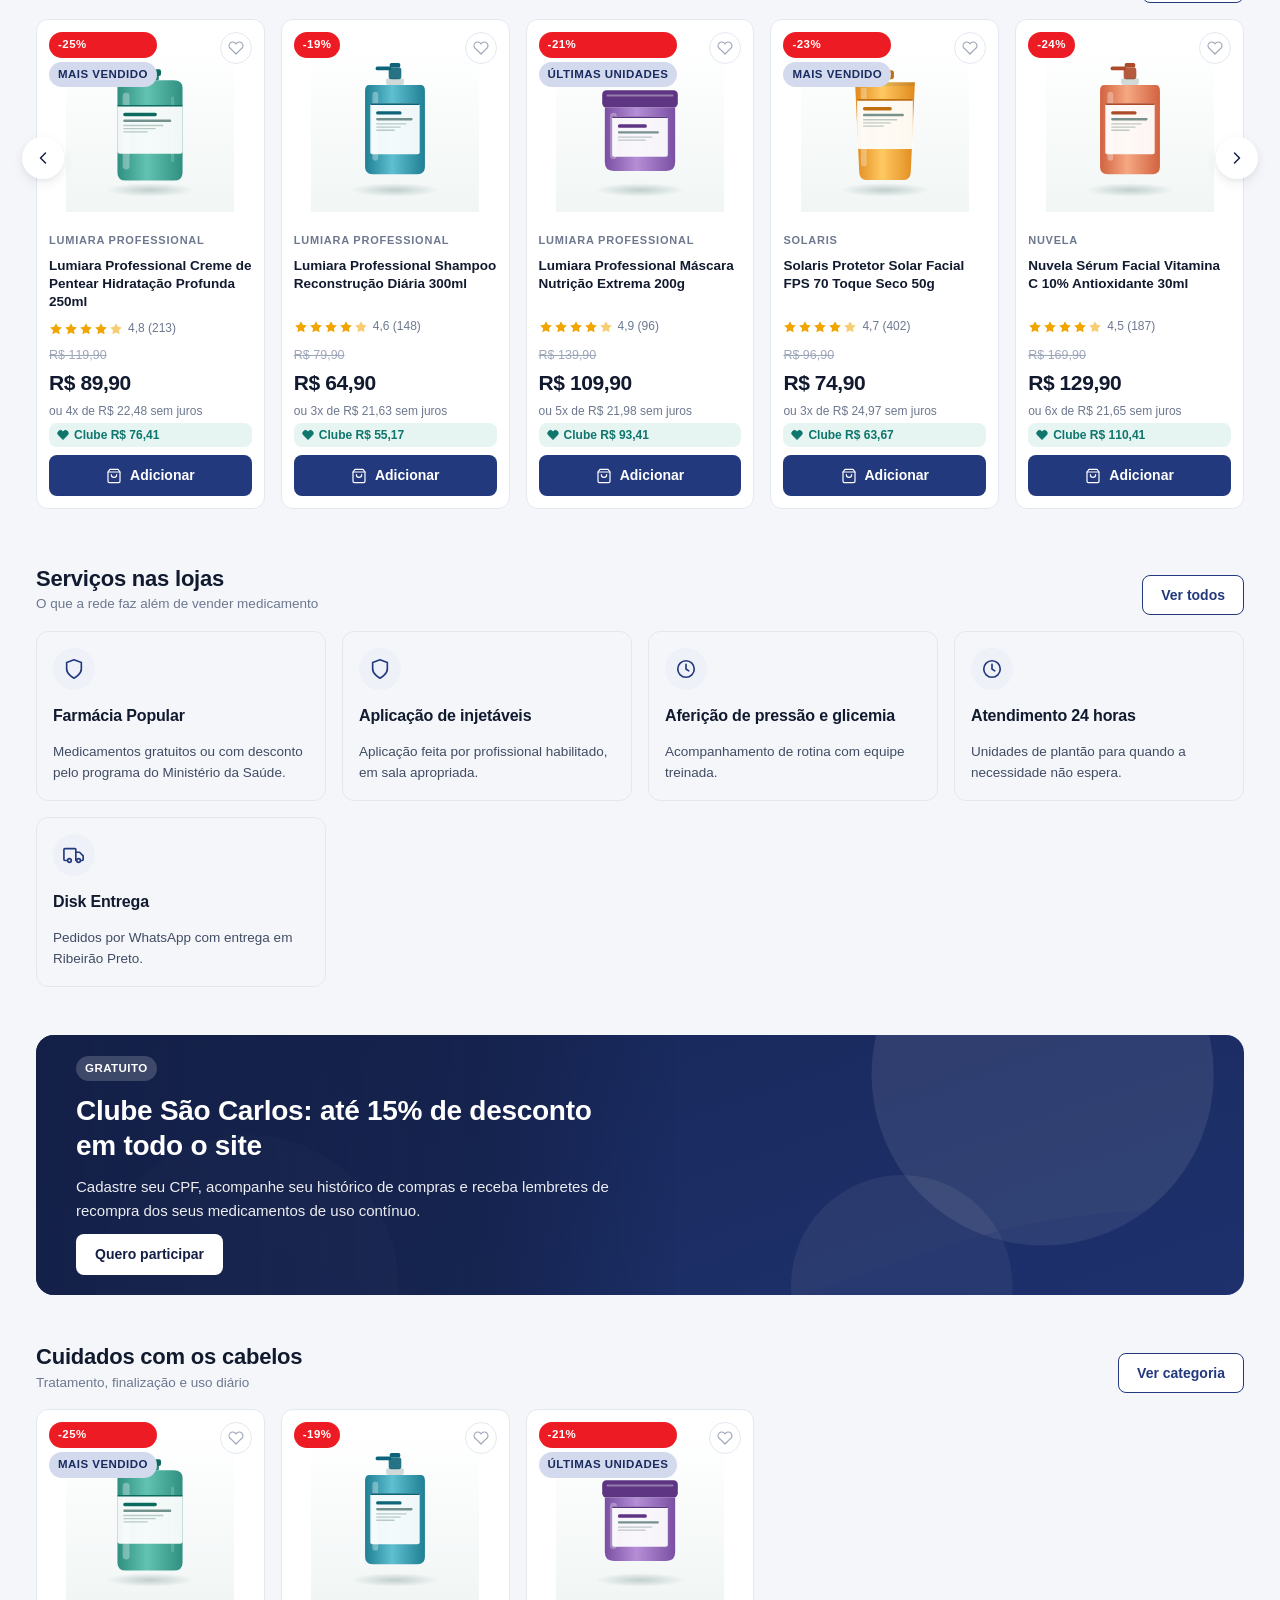
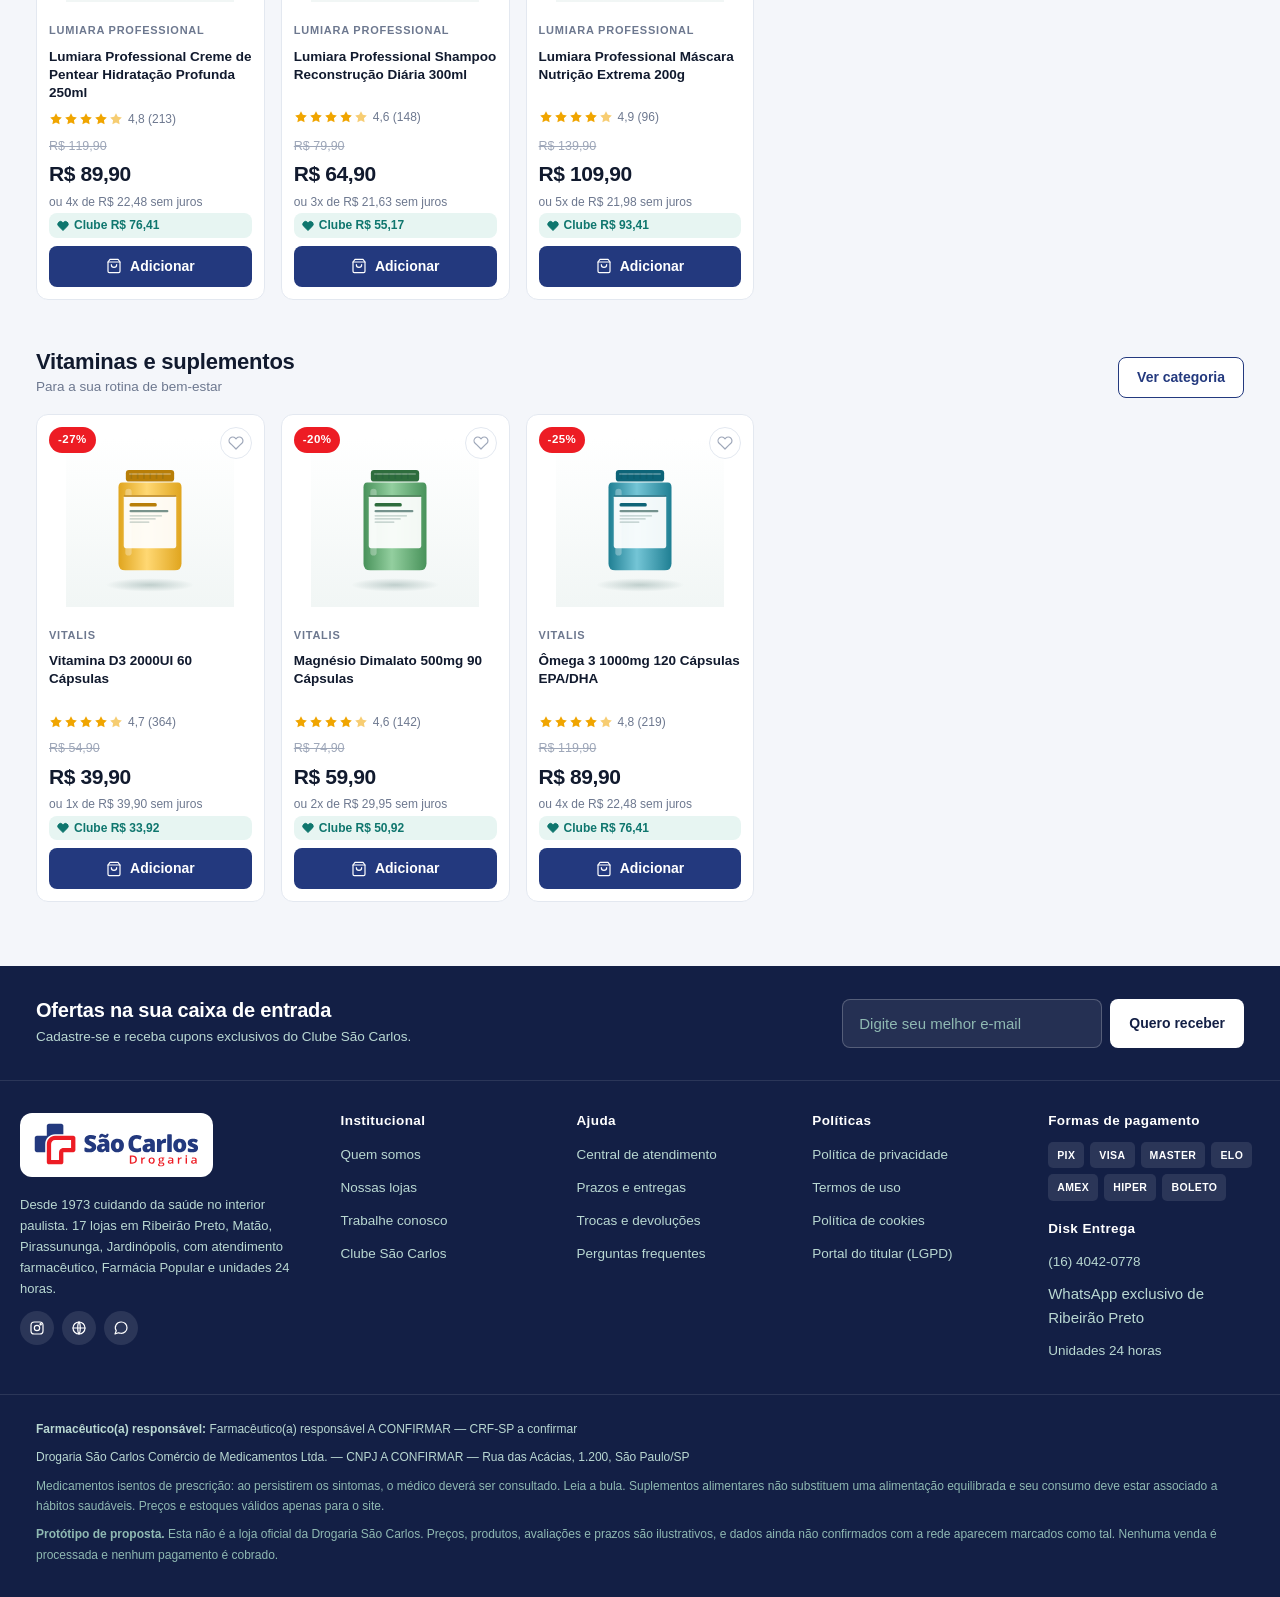
==== commit d345b651: "Adapta o protótipo à identidade da Drogaria São Carlos Reveste a demonstração com a marca, as cores " ====
--- a/index.html
+++ b/index.html
@@ -3,13 +3,13 @@
 <head>
 <meta charset="utf-8">
 <meta name="viewport" content="width=device-width, initial-scale=1">
-<title>Drogaria Bem Viver — Medicamentos, dermocosméticos e cuidado diário</title>
+<title>Drogaria São Carlos — Medicamentos, dermocosméticos e cuidado diário</title>
 <meta name="description" content="Farmácia online com medicamentos, genéricos, dermocosméticos, vitaminas e higiene pessoal. Frete grátis acima de R$ 99 e entrega expressa em até 2 horas.">
 <meta name="theme-color" content="#0f766e">
 <link rel="icon" href="assets/img/favicon.svg" type="image/svg+xml">
 <link rel="stylesheet" href="assets/css/estilos.css">
 <meta property="og:type" content="website">
-<meta property="og:title" content="Drogaria Bem Viver">
+<meta property="og:title" content="Drogaria São Carlos">
 <meta property="og:description" content="Medicamentos, dermocosméticos e cuidado diário com entrega para todo o Brasil.">
 <meta property="og:image" content="assets/img/banner-1.svg">
 </head>
--- a/assets/css/estilos.css
+++ b/assets/css/estilos.css
@@ -4,28 +4,35 @@
 
 /* ------------------------------------------------------------ tokens */
 :root {
-  --marca-900: #0b3f38;
-  --marca-800: #0d5c52;
-  --marca-700: #0f766e;
-  --marca-600: #13938a;
-  --marca-100: #d6ece8;
-  --marca-50:  #eef7f5;
-
-  --oferta-700: #9a3412;
-  --oferta-600: #c2410c;
-  --oferta-500: #ea580c;
-  --oferta-50:  #fff2e8;
-
-  --clube-700: #6d28d9;
-  --clube-50:  #f4eefe;
-
-  --tinta-900: #10211e;
-  --tinta-700: #3d4f4b;
-  --tinta-500: #6b7d79;
-  --tinta-300: #9eaeab;
-
-  --linha: #e2eae8;
-  --fundo: #f4f7f6;
+  /* ---------------------------------------------------------------------
+     Identidade da rede. Trocar este bloco reveste o site inteiro: todos os
+     componentes referenciam estas variáveis, nenhuma cor é escrita solta.
+     --marca-*  azul institucional   --oferta-*  vermelho de ofertas
+     --------------------------------------------------------------------- */
+  /* azul #23397e e vermelho #ed1c24 são as cores da logomarca; as demais
+     variações foram derivadas delas para dar contraste de texto e estado */
+  --marca-900: #131f45;
+  --marca-800: #1a2b60;
+  --marca-700: #23397e;
+  --marca-600: #2f4ba3;
+  --marca-100: #d4daed;
+  --marca-50:  #eef1f8;
+
+  --oferta-700: #9c1116;
+  --oferta-600: #c8161d;
+  --oferta-500: #ed1c24;
+  --oferta-50:  #fdecec;
+
+  --clube-700: #0f766e;
+  --clube-50:  #e7f5f2;
+
+  --tinta-900: #111a2e;
+  --tinta-700: #414c63;
+  --tinta-500: #6d788f;
+  --tinta-300: #9ea7b9;
+
+  --linha: #e3e8f0;
+  --fundo: #f4f6fa;
   --papel: #ffffff;
 
   --ok-600: #15803d;
@@ -43,9 +50,9 @@
   --s1: 4px;  --s2: 8px;  --s3: 12px; --s4: 16px;
   --s5: 24px; --s6: 32px; --s7: 48px; --s8: 64px;
 
-  --sombra-1: 0 1px 2px rgba(11, 63, 56, .06), 0 1px 3px rgba(11, 63, 56, .08);
-  --sombra-2: 0 4px 12px rgba(11, 63, 56, .08), 0 2px 4px rgba(11, 63, 56, .05);
-  --sombra-3: 0 12px 32px rgba(11, 63, 56, .14);
+  --sombra-1: 0 1px 2px rgba(19, 31, 69, .06), 0 1px 3px rgba(19, 31, 69, .08);
+  --sombra-2: 0 4px 12px rgba(19, 31, 69, .08), 0 2px 4px rgba(19, 31, 69, .05);
+  --sombra-3: 0 12px 32px rgba(19, 31, 69, .14);
 
   --largura: 1240px;
   --fonte: "Segoe UI", Roboto, -apple-system, BlinkMacSystemFont, "Helvetica Neue", Arial, sans-serif;
@@ -144,13 +151,33 @@
 }
 .barra-aviso strong { color: #fff; }
 
-.cabecalho { background: var(--papel); box-shadow: var(--sombra-1); position: sticky; top: 0; z-index: 60; }
+.cabecalho {
+  background: var(--papel); box-shadow: var(--sombra-1);
+  position: sticky; top: 0; z-index: 60;
+}
 
 .cabecalho__topo {
   display: grid; grid-template-columns: auto 1fr auto;
   align-items: center; gap: var(--s5); padding: var(--s4) 0;
-}
-.cabecalho__logo img { height: 46px; width: auto; }
+  transition: padding .2s ease;
+}
+/* a altura manda; a largura sai do viewBox do próprio SVG, então qualquer
+   proporção de logomarca encaixa sem distorcer */
+.cabecalho__logo img { height: 46px; width: auto; max-width: 280px; transition: height .2s ease; }
+
+/* Estado compacto: ao rolar para baixo o cabeçalho encolhe e esconde a régua de
+   categorias, devolvendo altura à página. Rolar para cima restaura tudo. */
+.cabecalho--compacto .cabecalho__topo { padding: var(--s2) 0; }
+.cabecalho--compacto .cabecalho__logo img { height: 34px; }
+.cabecalho--compacto .menu { display: none; }
+.cabecalho--compacto .busca input { padding: 8px 0; }
+.cabecalho--compacto .busca__botao { width: 32px; height: 32px; }
+
+.menu-hamburguer {
+  display: none; border: 0; background: none; cursor: pointer;
+  padding: 8px; border-radius: var(--r-sm); color: var(--tinta-900);
+}
+.menu-hamburguer:hover { background: var(--marca-50); }
 
 .busca { position: relative; }
 .busca__campo {
@@ -192,11 +219,15 @@
 .acao__texto { display: flex; flex-direction: column; line-height: 1.2; text-align: left; }
 .acao__texto small { color: var(--tinta-500); font-size: 11.5px; }
 .acao__texto b { font-size: 13px; }
+/* o badge é ancorado pela direita, dentro do próprio ícone: ancorado pela
+   esquerda ele crescia para fora do botão com 2 dígitos e criava rolagem
+   horizontal na página inteira no mobile */
+.acao__icone { position: relative; display: grid; place-items: center; }
 .acao__contador {
-  position: absolute; top: 2px; left: 24px;
+  position: absolute; top: -7px; right: -9px;
   background: var(--oferta-500); color: #fff; font-size: 10.5px; font-weight: 800;
   min-width: 18px; height: 18px; border-radius: var(--r-full);
-  display: grid; place-items: center; padding: 0 5px;
+  display: grid; place-items: center; padding: 0 5px; line-height: 1;
 }
 
 .menu { border-top: 1px solid var(--linha); }
@@ -213,7 +244,6 @@
 .menu__lista a.ativo { color: var(--marca-700); border-bottom-color: var(--marca-700); }
 .menu__lista .destaque { color: var(--oferta-600); }
 
-.menu-mobile { display: none; }
 
 /* ------------------------------------------------------------ vantagens */
 .vantagens {
@@ -432,7 +462,7 @@
 .compra {
   background: var(--papel); border: 1px solid var(--linha); border-radius: var(--r-md);
   padding: var(--s5); display: grid; gap: var(--s4); box-shadow: var(--sombra-1);
-  position: sticky; top: 168px;
+  position: sticky; top: calc(var(--topo-fixo, 128px) + var(--s4));
 }
 .compra__precos { display: grid; gap: 4px; }
 .compra__linha-antiga { display: flex; align-items: center; gap: var(--s2); }
@@ -560,10 +590,11 @@
 /* barra fixa de compra */
 .barra-fixa {
   position: fixed; left: 0; right: 0; bottom: 0; z-index: 55;
-  background: var(--papel); border-top: 1px solid var(--linha); box-shadow: 0 -4px 16px rgba(11,63,56,.10);
+  background: var(--papel); border-top: 1px solid var(--linha); box-shadow: 0 -4px 16px rgba(19,31,69,.10);
   padding: var(--s3) 0; transform: translateY(110%); transition: transform .25s;
 }
 .barra-fixa.visivel { transform: translateY(0); }
+.barra-fixa.visivel ~ .zap-flutuante, body:has(.barra-fixa.visivel) .zap-flutuante { bottom: 92px; }
 .barra-fixa__interno { display: flex; align-items: center; gap: var(--s4); }
 .barra-fixa img { width: 48px; height: 48px; object-fit: contain; }
 .barra-fixa__nome { font-size: 13.5px; font-weight: 600; flex: 1; min-width: 0;
@@ -573,7 +604,7 @@
 /* ------------------------------------------------------------ categoria */
 .layout-categoria { display: grid; grid-template-columns: 250px minmax(0, 1fr); gap: var(--s5); align-items: start; }
 
-.filtros { background: var(--papel); border: 1px solid var(--linha); border-radius: var(--r-md); padding: var(--s4); position: sticky; top: 168px; }
+.filtros { background: var(--papel); border: 1px solid var(--linha); border-radius: var(--r-md); padding: var(--s4); position: sticky; top: calc(var(--topo-fixo, 128px) + var(--s4)); }
 .filtro { border-bottom: 1px solid var(--linha); padding: var(--s3) 0; }
 .filtro:last-child { border-bottom: 0; padding-bottom: 0; }
 .filtro__titulo {
@@ -604,6 +635,62 @@
 .vazio { text-align: center; padding: var(--s8) var(--s4); color: var(--tinta-500); }
 .vazio svg { color: var(--tinta-300); margin: 0 auto var(--s4); }
 .vazio h3 { font-size: 18px; color: var(--tinta-900); margin-bottom: var(--s2); }
+
+/* ------------------------------------------------------------ institucional */
+.layout-institucional { display: grid; grid-template-columns: 232px minmax(0, 1fr); gap: var(--s6); align-items: start; }
+.layout-institucional > * { min-width: 0; }
+
+.indice { position: sticky; top: calc(var(--topo-fixo, 128px) + var(--s4)); }
+.indice ul { list-style: none; padding: 0; display: grid; gap: 2px; }
+.indice a {
+  display: block; padding: 9px var(--s3); border-radius: var(--r-sm);
+  font-size: 13.5px; font-weight: 600; color: var(--tinta-700);
+}
+.indice a:hover { background: var(--marca-50); color: var(--marca-800); text-decoration: none; }
+.indice a[aria-current="page"] { background: var(--marca-700); color: #fff; }
+
+.prosa {
+  background: var(--papel); border: 1px solid var(--linha); border-radius: var(--r-md);
+  padding: var(--s6); max-width: 82ch;
+}
+.prosa h1 { font-size: 27px; margin-bottom: var(--s2); }
+.prosa h2 { font-size: 18px; margin: var(--s6) 0 var(--s3); }
+.prosa p, .prosa li { color: var(--tinta-700); font-size: 14.8px; line-height: 1.65; }
+.prosa ul { margin-bottom: var(--s4); }
+.prosa li { margin-bottom: 7px; }
+.prosa__resumo { font-size: 16px !important; color: var(--tinta-500) !important; margin-bottom: var(--s5); }
+.prosa .miudos { font-size: 12.5px !important; color: var(--tinta-300) !important; }
+.prosa code {
+  background: var(--marca-50); padding: 2px 6px; border-radius: 5px;
+  font-size: .9em; font-family: ui-monospace, SFMono-Regular, Menlo, monospace;
+}
+.prosa .tabela-specs { margin-bottom: var(--s4); }
+
+.numeros { display: grid; grid-template-columns: repeat(4, 1fr); gap: var(--s3); margin: var(--s4) 0; }
+.numero { background: var(--marca-50); border-radius: var(--r-md); padding: var(--s4); text-align: center; }
+.numero b { display: block; font-size: 24px; color: var(--marca-800); letter-spacing: -.02em; }
+.numero span { font-size: 12.5px; color: var(--tinta-500); }
+
+.grade-lojas { display: grid; grid-template-columns: repeat(auto-fit, minmax(260px, 1fr)); gap: var(--s4); margin: var(--s4) 0; }
+.cartao-loja { border: 1px solid var(--linha); border-radius: var(--r-md); padding: var(--s4); display: grid; gap: var(--s2); align-content: start; }
+.cartao-loja h2 { font-size: 16px; margin: 0 0 var(--s2); }
+.cartao-loja__linha { display: flex; gap: var(--s2); align-items: flex-start; font-size: 13.5px; margin: 0; color: var(--tinta-700); }
+.cartao-loja__linha svg { flex: none; color: var(--marca-700); margin-top: 2px; }
+.cartao-loja .btn { justify-self: start; margin-top: var(--s2); }
+
+.acordeao { display: grid; gap: var(--s2); margin-top: var(--s4); }
+.acordeao__item { border: 1px solid var(--linha); border-radius: var(--r-md); overflow: hidden; }
+.acordeao__titulo {
+  display: flex; align-items: center; justify-content: space-between; gap: var(--s3);
+  width: 100%; border: 0; background: var(--papel); padding: var(--s4); cursor: pointer;
+  font-weight: 700; font-size: 14.5px; text-align: left; color: var(--tinta-900);
+}
+.acordeao__titulo:hover { background: var(--marca-50); }
+.acordeao__titulo svg { flex: none; transition: transform .2s; color: var(--marca-700); }
+.acordeao__titulo[aria-expanded="true"] { background: var(--marca-50); }
+.acordeao__titulo[aria-expanded="true"] svg { transform: rotate(180deg); }
+.acordeao__corpo { padding: 0 var(--s4) var(--s4); }
+.acordeao__corpo p { margin: 0; }
 
 /* ------------------------------------------------------------ carrinho */
 .layout-carrinho { display: grid; grid-template-columns: minmax(0, 1fr) 360px; gap: var(--s5); align-items: start; }
@@ -629,7 +716,7 @@
 .progresso-frete__trilho { height: 7px; background: var(--marca-100); border-radius: var(--r-full); margin-top: var(--s2); overflow: hidden; }
 .progresso-frete__preenchimento { height: 100%; background: var(--marca-700); border-radius: var(--r-full); transition: width .35s; }
 
-.resumo { position: sticky; top: 168px; }
+.resumo { position: sticky; top: calc(var(--topo-fixo, 128px) + var(--s4)); }
 .resumo__linha { display: flex; justify-content: space-between; gap: var(--s3); padding: 7px 0; font-size: 14px; color: var(--tinta-700); }
 .resumo__linha.desconto { color: var(--ok-600); font-weight: 600; }
 .resumo__total {
@@ -640,9 +727,157 @@
 .cupom input { flex: 1; border: 1.5px solid var(--linha); border-radius: var(--r-sm); padding: 10px var(--s3); outline: none; min-width: 0; }
 .cupom input:focus { border-color: var(--marca-600); }
 
+/* ------------------------------------------------------------ checkout */
+.passos { list-style: none; display: flex; gap: var(--s2); padding: 0; margin: 0 0 var(--s5); flex-wrap: wrap; }
+.passo { display: flex; align-items: center; gap: var(--s2); flex: 1; min-width: 150px; font-size: 13px; color: var(--tinta-300); }
+.passo::after { content: ""; flex: 1; height: 2px; background: var(--linha); border-radius: 2px; }
+.passo:last-child::after { display: none; }
+.passo__bolha {
+  width: 30px; height: 30px; border-radius: 50%; display: grid; place-items: center;
+  background: var(--linha); color: var(--tinta-500); font-weight: 800; font-size: 13px; flex: none;
+}
+.passo__nome { font-weight: 600; white-space: nowrap; }
+.passo--ativo { color: var(--marca-800); }
+.passo--ativo .passo__bolha { background: var(--marca-700); color: #fff; }
+.passo--feito { color: var(--ok-600); }
+.passo--feito .passo__bolha { background: var(--ok-600); color: #fff; }
+.passo--feito::after { background: var(--ok-600); opacity: .35; }
+
+.layout-checkout { display: grid; grid-template-columns: minmax(0, 1fr) 340px; gap: var(--s5); align-items: start; }
+.layout-checkout > * { min-width: 0; }
+.layout-checkout--unico { grid-template-columns: 1fr; max-width: 680px; margin: 0 auto; }
+
+.form-checkout { display: grid; gap: var(--s3); }
+.campos { display: grid; grid-template-columns: 1fr 1fr; gap: var(--s3); }
+.campo { display: grid; gap: 5px; min-width: 0; }
+.campo--largo { grid-column: 1 / -1; }
+.campo label { font-size: 12.5px; font-weight: 700; color: var(--tinta-700); }
+.campo label em { font-weight: 500; color: var(--tinta-300); font-style: normal; }
+.campo input, .campo select {
+  border: 1.5px solid var(--linha); border-radius: var(--r-sm); padding: 11px var(--s3);
+  outline: none; background: var(--papel); font-size: 14px; width: 100%; min-width: 0;
+}
+.campo input:focus, .campo select:focus { border-color: var(--marca-600); }
+.campo__vazio { display: block; }
+
+.nota-logado {
+  display: flex; align-items: center; gap: var(--s2); background: var(--marca-50);
+  border-radius: var(--r-sm); padding: var(--s3); font-size: 13px; color: var(--tinta-700); margin: 0;
+}
+.nota-logado svg { color: var(--ok-600); flex: none; }
+.dica { font-size: 13.5px; color: var(--tinta-500); margin: 0; }
+
+.acoes-passo { display: flex; gap: var(--s3); justify-content: space-between; flex-wrap: wrap; margin-top: var(--s4); }
+
+.enderecos-salvos { display: grid; gap: var(--s2); margin-bottom: var(--s3); }
+.endereco-salvo {
+  display: flex; align-items: flex-start; gap: var(--s3); text-align: left;
+  border: 1.5px solid var(--linha); border-radius: var(--r-sm); background: var(--papel);
+  padding: var(--s3); cursor: pointer; font-size: 13.5px;
+}
+.endereco-salvo:hover { border-color: var(--marca-600); background: var(--marca-50); }
+.endereco-salvo svg { color: var(--marca-700); flex: none; margin-top: 2px; }
+.endereco-salvo b { display: block; }
+.endereco-salvo small { color: var(--tinta-500); }
+
+.metodos { display: grid; gap: var(--s2); }
+.metodo {
+  display: flex; align-items: center; gap: var(--s3); cursor: pointer;
+  border: 1.5px solid var(--linha); border-radius: var(--r-sm); padding: var(--s3) var(--s4);
+}
+.metodo:hover { border-color: var(--marca-600); }
+.metodo--ativo { border-color: var(--marca-700); background: var(--marca-50); }
+.metodo input { accent-color: var(--marca-700); width: 17px; height: 17px; flex: none; }
+.metodo__icone { color: var(--marca-700); display: grid; place-items: center; flex: none; }
+.metodo b { display: block; font-size: 14px; }
+.metodo small { color: var(--tinta-500); font-size: 12.5px; }
+
+.caixa-pagamento { border: 1px solid var(--linha); border-radius: var(--r-sm); padding: var(--s4); margin-top: var(--s3); }
+.pix-demo { display: flex; gap: var(--s4); align-items: center; flex-wrap: wrap; }
+.pix-demo b { display: block; margin-bottom: 4px; }
+.pix-demo p { font-size: 13.5px; color: var(--tinta-500); margin: 0; max-width: 42ch; }
+.pix-demo__codigo {
+  width: 112px; height: 112px; flex: none; display: grid;
+  grid-template-columns: repeat(8, 1fr); gap: 2px; padding: 8px;
+  background: var(--papel); border: 1px solid var(--linha); border-radius: var(--r-sm);
+}
+.pix-demo__codigo i { background: var(--fundo); border-radius: 1px; }
+.pix-demo__codigo i.on { background: var(--marca-900); }
+
+.confirmacao { text-align: center; display: grid; gap: var(--s3); justify-items: center; }
+.confirmacao__selo {
+  width: 68px; height: 68px; border-radius: 50%; background: var(--ok-50); color: var(--ok-600);
+  display: grid; place-items: center;
+}
+.confirmacao h2 { font-size: 21px; }
+.confirmacao > p { color: var(--tinta-700); margin: 0; max-width: 52ch; }
+.confirmacao__resumo { width: 100%; text-align: left; border-top: 1px solid var(--linha); margin-top: var(--s3); padding-top: var(--s3); }
+.confirmacao__resumo .resumo__linha strong { text-align: right; max-width: 62%; }
+
+.resumo-itens { border-bottom: 1px solid var(--linha); margin-bottom: var(--s3); padding-bottom: var(--s2); max-height: 260px; overflow-y: auto; }
+
+/* ------------------------------------------------------------ conta */
+.grade-entrada { display: grid; grid-template-columns: 1fr 1fr; gap: var(--s5); align-items: start; }
+.grade-entrada > * { min-width: 0; }
+
+.layout-conta { display: grid; grid-template-columns: 250px minmax(0, 1fr); gap: var(--s5); align-items: start; }
+.layout-conta > * { min-width: 0; }
+
+.cartao-cliente {
+  display: flex; align-items: center; gap: var(--s3); background: var(--papel);
+  border: 1px solid var(--linha); border-radius: var(--r-md); padding: var(--s3); margin-bottom: var(--s3);
+}
+.cartao-cliente__inicial {
+  width: 40px; height: 40px; border-radius: 50%; background: var(--marca-700); color: #fff;
+  display: grid; place-items: center; font-weight: 800; font-size: 17px; flex: none;
+}
+.cartao-cliente b { display: block; font-size: 13.5px; }
+.cartao-cliente small { color: var(--tinta-500); font-size: 12px; word-break: break-all; }
+
+.pedido__topo { display: flex; align-items: center; justify-content: space-between; gap: var(--s3); flex-wrap: wrap; margin-bottom: var(--s3); }
+.pedido__numero { display: block; font-weight: 800; font-size: 15px; }
+.pedido__data { font-size: 12.5px; color: var(--tinta-500); }
+.etiqueta-status {
+  background: var(--alerta-50); color: var(--alerta-600); border-radius: var(--r-full);
+  padding: 5px 12px; font-size: 12px; font-weight: 700;
+}
+.pedido__itens { display: flex; gap: var(--s2); flex-wrap: wrap; padding: var(--s3) 0; border-top: 1px solid var(--linha); }
+.pedido__itens img { width: 56px; height: 56px; object-fit: contain; mix-blend-mode: multiply; background: var(--fundo); border-radius: var(--r-sm); }
+.pedido__rodape { display: flex; align-items: center; justify-content: space-between; gap: var(--s3); border-top: 1px solid var(--linha); padding-top: var(--s3); flex-wrap: wrap; }
+.pedido__rodape small { display: block; font-size: 12.5px; color: var(--tinta-500); }
+.pedido__rodape b { font-size: 18px; }
+.pedido__detalhe { border-top: 1px solid var(--linha); margin-top: var(--s3); padding-top: var(--s3); }
+.pedido__detalhe .tabela-specs th { background: none; width: 62%; font-weight: 500; color: var(--tinta-700); }
+
+/* ------------------------------------------------------------ rede São Carlos */
+.filtro-cidades { display: flex; flex-wrap: wrap; gap: var(--s2); margin-bottom: var(--s4); }
+.filtro-cidades button[aria-pressed="true"] { background: var(--marca-700); color: #fff; border-color: var(--marca-700); }
+
+.servico-icone {
+  width: 42px; height: 42px; border-radius: 50%; background: var(--marca-50);
+  color: var(--marca-700); display: grid; place-items: center; margin-bottom: var(--s2);
+}
+.pendente {
+  color: var(--tinta-300); font-style: italic;
+  border-bottom: 1px dashed var(--tinta-300);
+}
+.cartao-loja.destaque-zap { border-color: var(--ok-600); background: var(--ok-50); }
+
+/* botão flutuante de WhatsApp */
+.zap-flutuante {
+  position: fixed; right: var(--s4); bottom: var(--s4); z-index: 50;
+  width: 56px; height: 56px; border-radius: 50%; background: #1faa53; color: #fff;
+  display: grid; place-items: center; box-shadow: var(--sombra-3);
+  transition: transform .15s, background .15s;
+}
+.zap-flutuante:hover { background: #179245; transform: scale(1.06); text-decoration: none; }
+.zap-flutuante:active { transform: scale(.97); }
+
+.barra-aviso a { color: #fff; text-decoration: underline; font-weight: 700; }
+
 /* ------------------------------------------------------------ gaveta do carrinho */
 .cortina {
-  position: fixed; inset: 0; background: rgba(11, 33, 30, .45); z-index: 90;
+  position: fixed; inset: 0; background: rgba(11, 20, 40, .48); z-index: 90;
   opacity: 0; pointer-events: none; transition: opacity .22s;
 }
 .cortina.aberta { opacity: 1; pointer-events: auto; }
@@ -654,6 +889,22 @@
   box-shadow: var(--sombra-3);
 }
 .gaveta.aberta { transform: translateX(0); }
+
+.gaveta--esq { right: auto; left: 0; transform: translateX(-100%); width: min(320px, 88%); }
+.gaveta--esq.aberta { transform: translateX(0); }
+
+.menu-lista-mobile { list-style: none; padding: 0; margin: 0; display: grid; }
+.menu-lista-mobile a {
+  display: flex; align-items: center; gap: var(--s3); padding: var(--s3) 0;
+  border-bottom: 1px solid var(--linha); color: var(--tinta-900); font-weight: 600; font-size: 14.5px;
+}
+.menu-lista-mobile a:hover { color: var(--marca-700); text-decoration: none; }
+.menu-lista-mobile .icone-cat {
+  width: 34px; height: 34px; border-radius: 50%; background: var(--marca-50);
+  display: grid; place-items: center; color: var(--marca-700); flex: none;
+}
+.menu-secao { font-size: 11.5px; font-weight: 800; letter-spacing: .08em; text-transform: uppercase;
+  color: var(--tinta-500); margin: var(--s5) 0 var(--s2); }
 .gaveta__topo { display: flex; align-items: center; justify-content: space-between; padding: var(--s4) var(--s5); border-bottom: 1px solid var(--linha); }
 .gaveta__topo h2 { font-size: 17px; }
 .gaveta__fechar { border: 0; background: none; cursor: pointer; color: var(--tinta-500); padding: 6px; border-radius: var(--r-sm); }
@@ -700,7 +951,12 @@
 .rodape__colunas { display: grid; grid-template-columns: 1.4fr repeat(4, 1fr); gap: var(--s5); padding: var(--s6) 0; }
 .rodape__colunas h3 { color: #fff; font-size: 13.5px; margin-bottom: var(--s3); letter-spacing: .03em; }
 .rodape__colunas ul { list-style: none; padding: 0; display: grid; gap: 9px; }
-.rodape__sobre img { height: 44px; margin-bottom: var(--s3); }
+.rodape__sobre img { height: 44px; width: auto; max-width: 220px; display: block; }
+/* a logomarca colorida precisa de fundo claro para respirar sobre o azul */
+.marca-chip {
+  display: inline-block; background: #fff; border-radius: var(--r-md);
+  padding: 10px 14px; margin-bottom: var(--s3);
+}
 .rodape__sobre p { font-size: 13px; line-height: 1.6; }
 .redes { display: flex; gap: var(--s2); margin-top: var(--s3); }
 .redes a {
@@ -728,14 +984,26 @@
   .rodape__colunas { grid-template-columns: 1fr 1fr 1fr; }
   .layout-carrinho { grid-template-columns: 1fr; }
   .resumo { position: static; }
+  .layout-checkout { grid-template-columns: 1fr; }
+  .grade-entrada { grid-template-columns: 1fr; }
+  .layout-conta { grid-template-columns: 1fr; }
 }
 
 @media (max-width: 860px) {
-  .cabecalho__topo { grid-template-columns: auto 1fr; gap: var(--s3); row-gap: var(--s3); }
+  /* hambúrguer | logo (flexível) | ações — a busca desce para a segunda linha.
+     O logo fica em minmax(0,1fr) para encolher junto com a tela em vez de
+     empurrar a linha além da largura do container. */
+  .cabecalho__topo {
+    grid-template-columns: auto minmax(0, 1fr) auto;
+    column-gap: var(--s2); row-gap: var(--s3);
+  }
+  .cabecalho__logo { min-width: 0; }
+  .cabecalho__logo img { height: 34px; max-width: 100%; object-fit: contain; object-position: left center; }
   .busca { grid-column: 1 / -1; order: 3; }
   .acoes .acao__texto { display: none; }
+  .acoes { gap: 0; }
   .menu { display: none; }
-  .menu-mobile { display: block; }
+  .menu-hamburguer { display: block; }
   .vantagens { grid-template-columns: 1fr 1fr; }
   .pdp__principal { grid-template-columns: 1fr; }
   .galeria { grid-template-columns: 1fr; }
@@ -744,6 +1012,11 @@
   .avaliacoes { grid-template-columns: 1fr; }
   .layout-categoria { grid-template-columns: 1fr; }
   .filtros { position: static; }
+  .layout-institucional { grid-template-columns: 1fr; }
+  .indice { position: static; }
+  .indice ul { grid-auto-flow: column; grid-auto-columns: max-content; overflow-x: auto; gap: var(--s2); padding-bottom: var(--s2); }
+  .prosa { padding: var(--s4); }
+  .numeros { grid-template-columns: 1fr 1fr; }
   .vitrine-banner__texto { padding: var(--s5); }
   .vitrine-banner__texto h2 { font-size: 24px; }
   .vitrine-banner__item img { height: 260px; }
@@ -751,6 +1024,13 @@
   .item-carrinho { grid-template-columns: 72px minmax(0, 1fr); }
   .item-carrinho img { width: 72px; height: 72px; }
   .item-carrinho__total { grid-column: 2; text-align: left; }
+  .campos { grid-template-columns: 1fr; }
+  .campo--largo { grid-column: auto; }
+  .passo__nome { display: none; }
+  .passo { min-width: 0; flex: none; }
+  .passo::after { min-width: 24px; }
+  .acoes-passo { flex-direction: column-reverse; }
+  .acoes-passo .btn { width: 100%; }
   .rodape__colunas { grid-template-columns: 1fr 1fr; }
 }
 
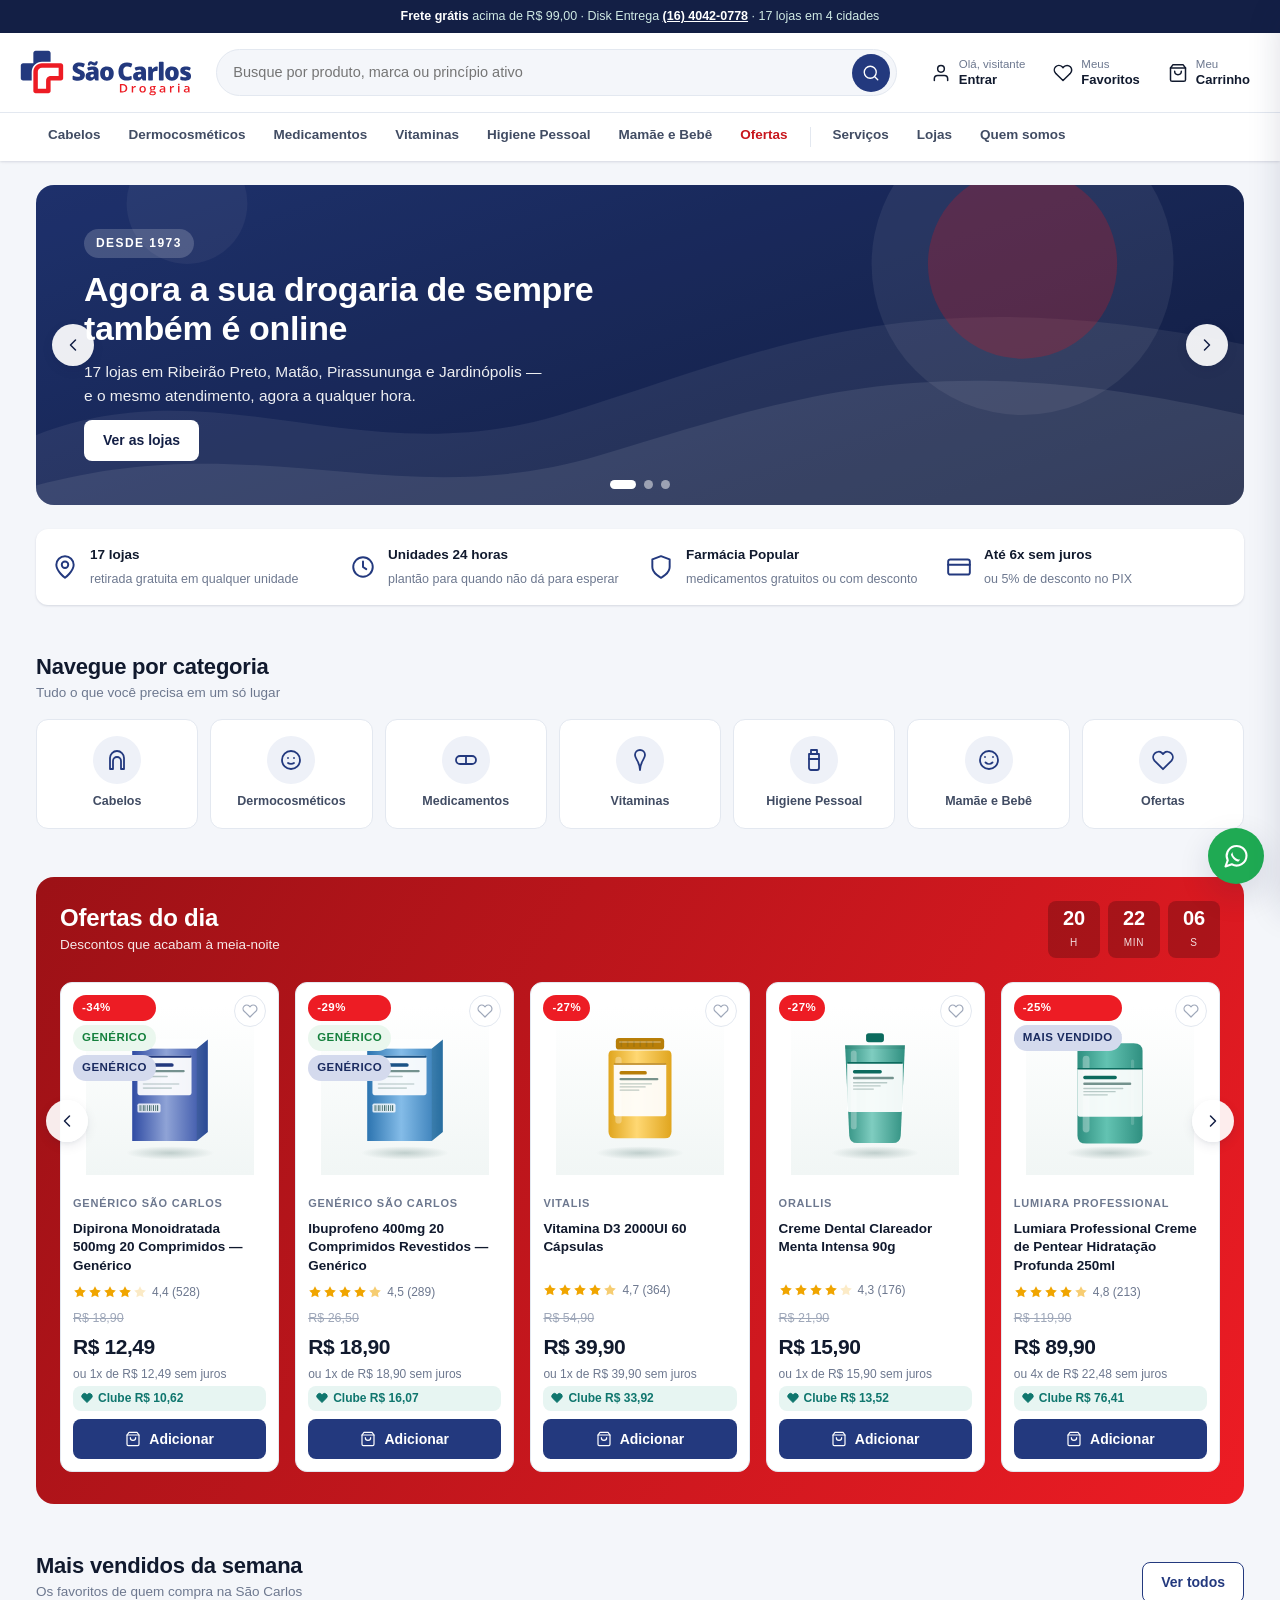
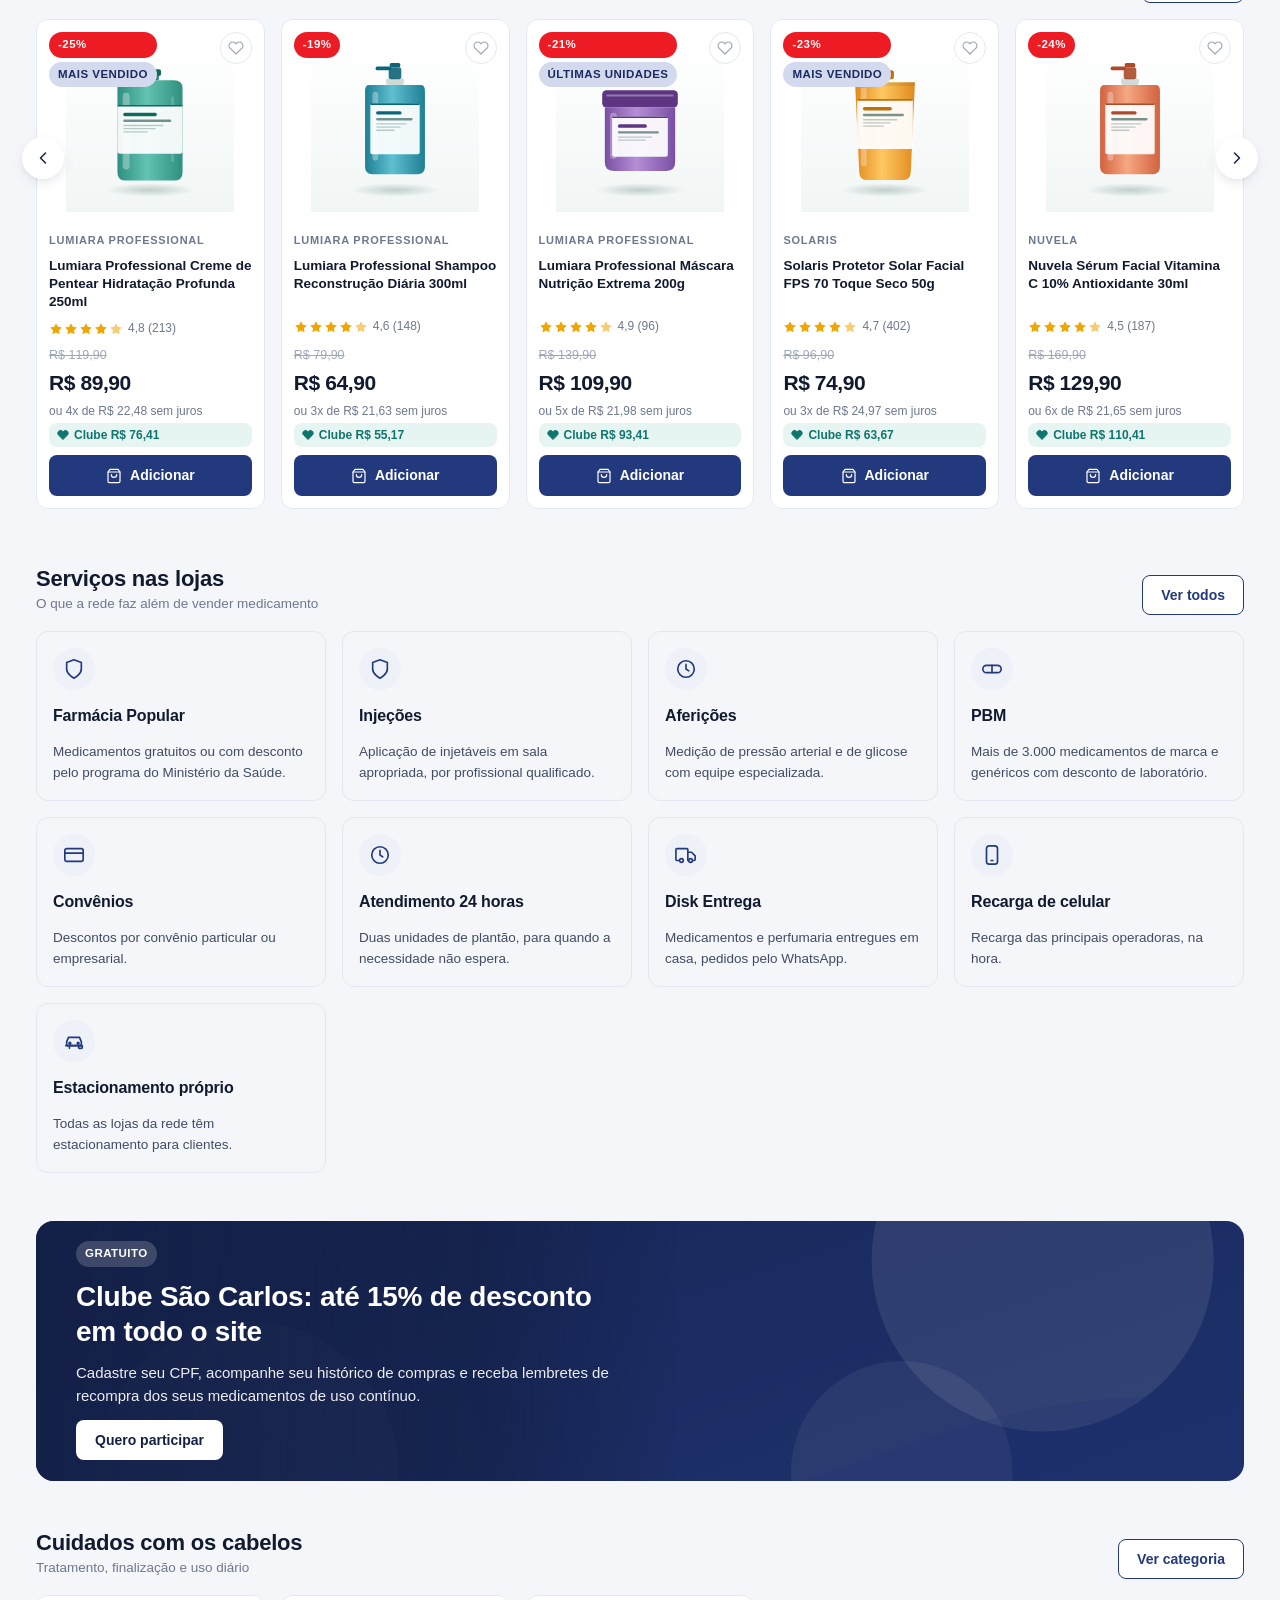
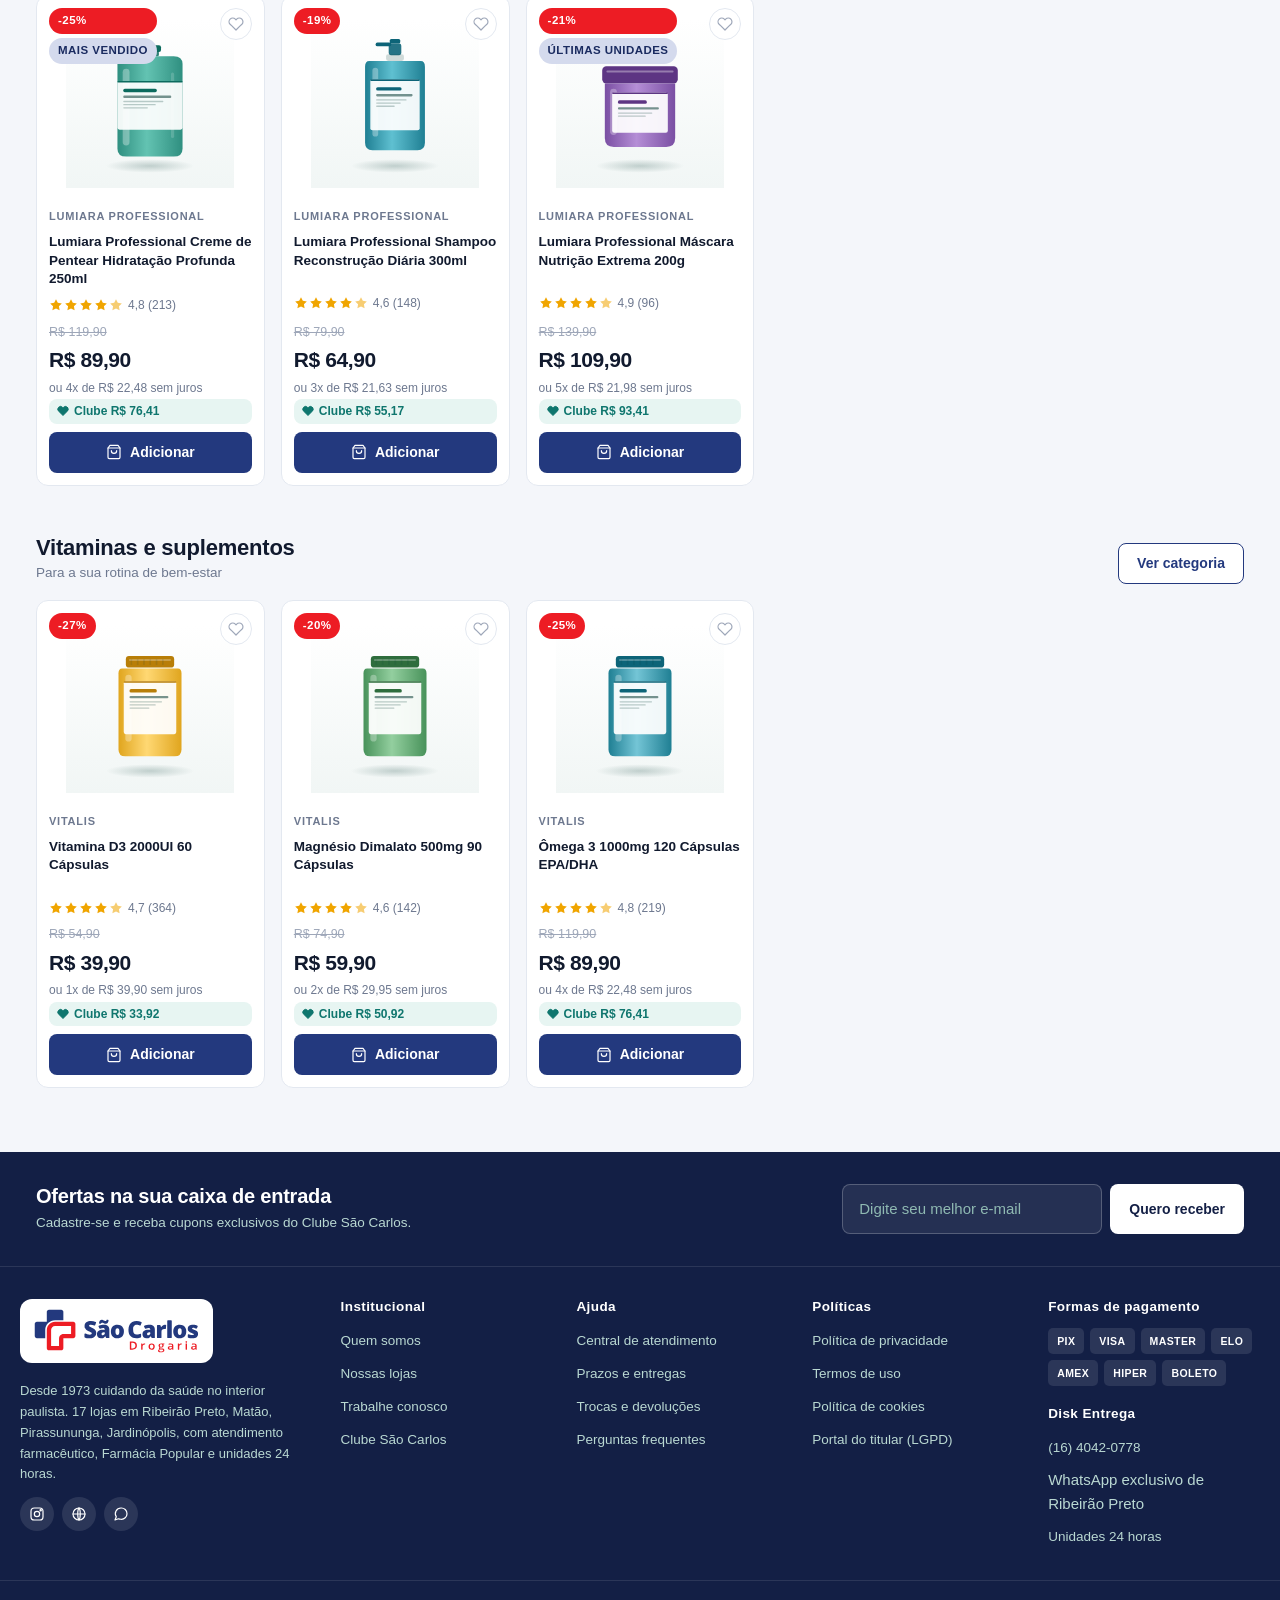
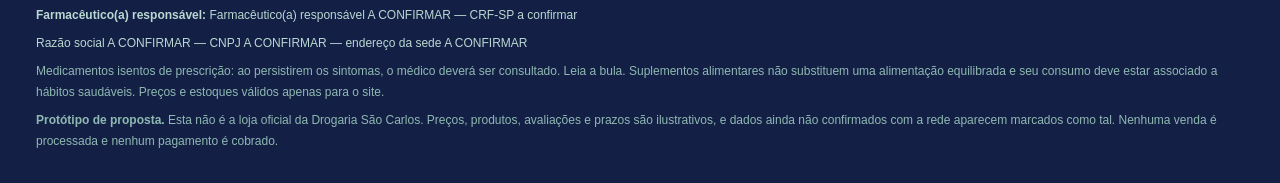
==== commit ea995f6d: "Prepara o banco: esquema, carga inicial e camada de dados O site continua lendo o catálogo do arquiv" ====
--- a/index.html
+++ b/index.html
@@ -19,6 +19,7 @@
 <main id="conteudo"></main>
 <div id="rodape"></div>
 <script src="assets/js/dados.js"></script>
+<script src="assets/js/api.js"></script>
 <script src="assets/js/loja.js"></script>
 <script src="assets/js/home.js"></script>
 </body>
--- a/assets/css/estilos.css
+++ b/assets/css/estilos.css
@@ -92,6 +92,10 @@
 
 .oculto { display: none !important; }
 
+/* o atributo hidden perde para qualquer regra de display do autor (display:grid
+   num cartão, por exemplo); esta linha faz o atributo valer em todo o site */
+[hidden] { display: none !important; }
+
 .so-leitor {
   position: absolute; width: 1px; height: 1px; padding: 0; margin: -1px;
   overflow: hidden; clip: rect(0 0 0 0); white-space: nowrap; border: 0;
@@ -851,6 +855,11 @@
 
 /* ------------------------------------------------------------ rede São Carlos */
 .filtro-cidades { display: flex; flex-wrap: wrap; gap: var(--s2); margin-bottom: var(--s4); }
+.filtro-cidades .contagem {
+  background: rgba(0,0,0,.08); border-radius: var(--r-full);
+  padding: 1px 7px; font-size: 11.5px; margin-left: 3px;
+}
+.filtro-cidades button[aria-pressed="true"] .contagem { background: rgba(255,255,255,.22); }
 .filtro-cidades button[aria-pressed="true"] { background: var(--marca-700); color: #fff; border-color: var(--marca-700); }
 
 .servico-icone {
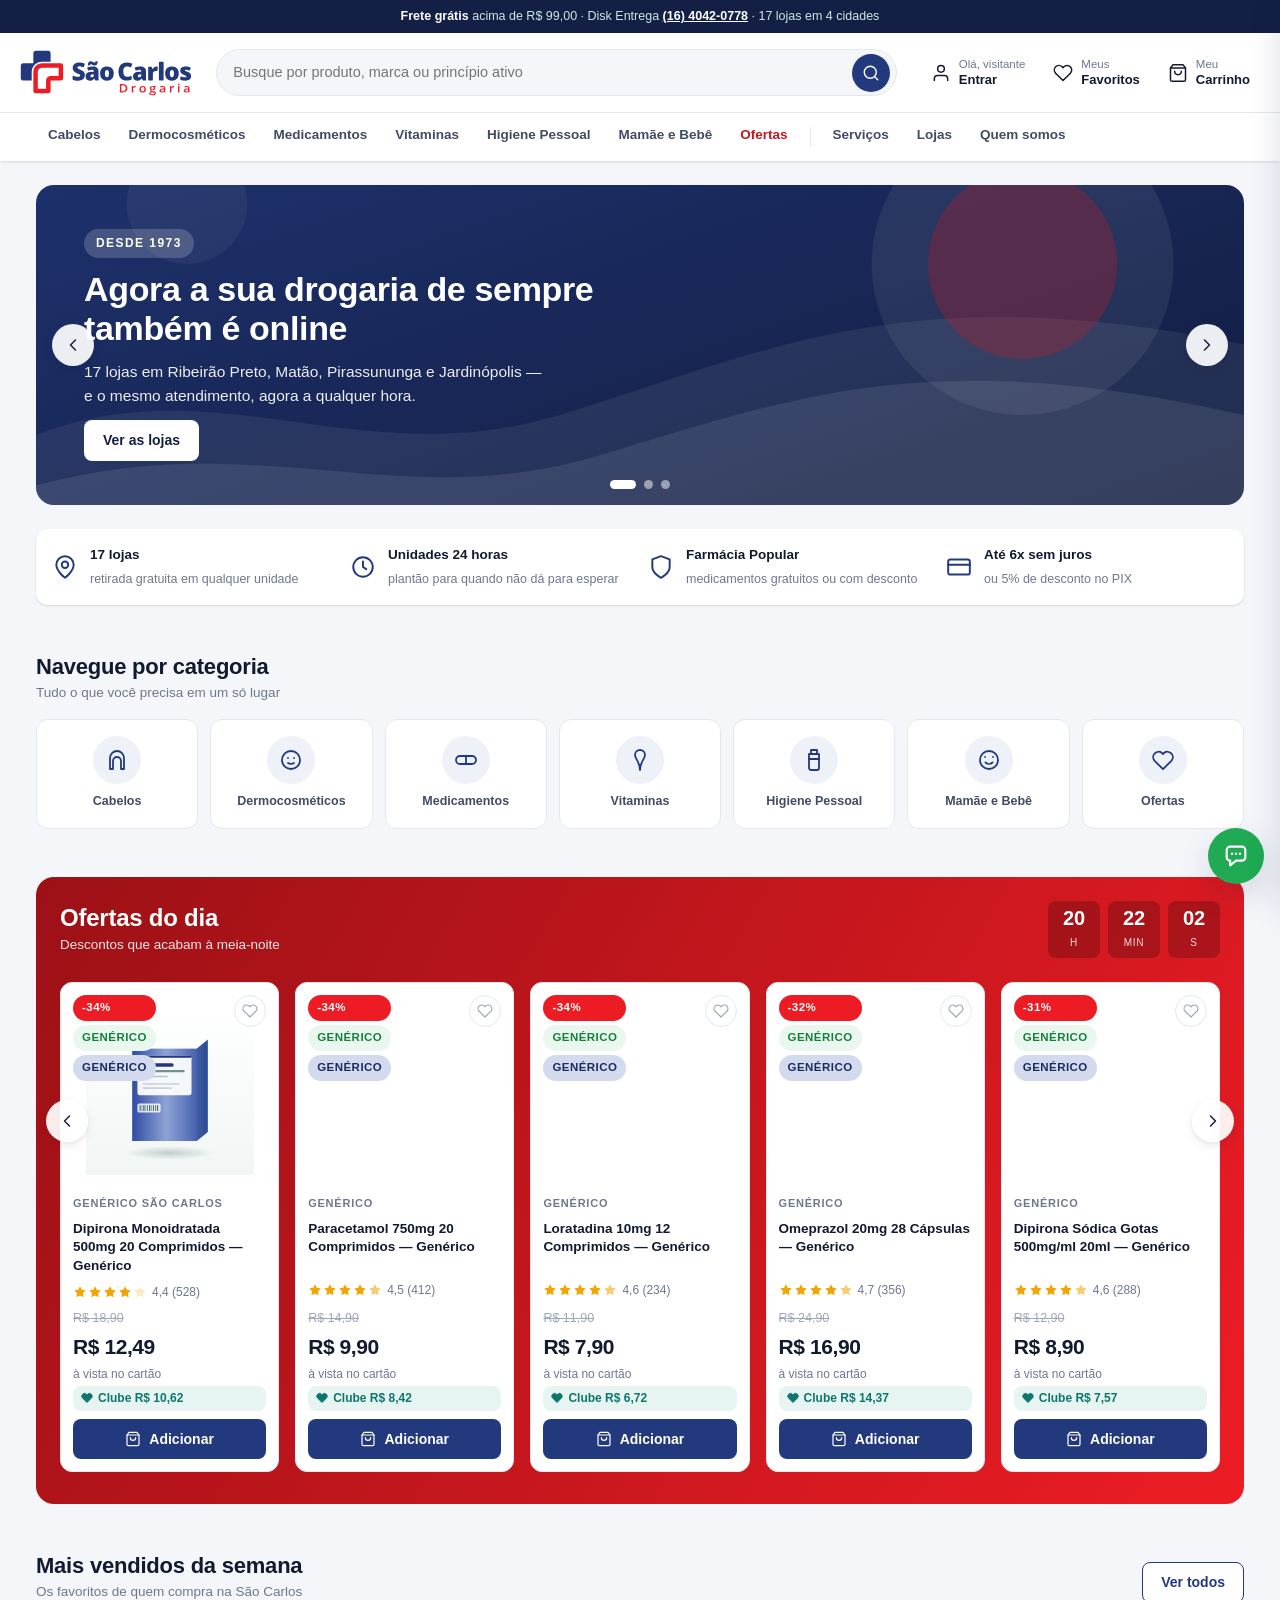
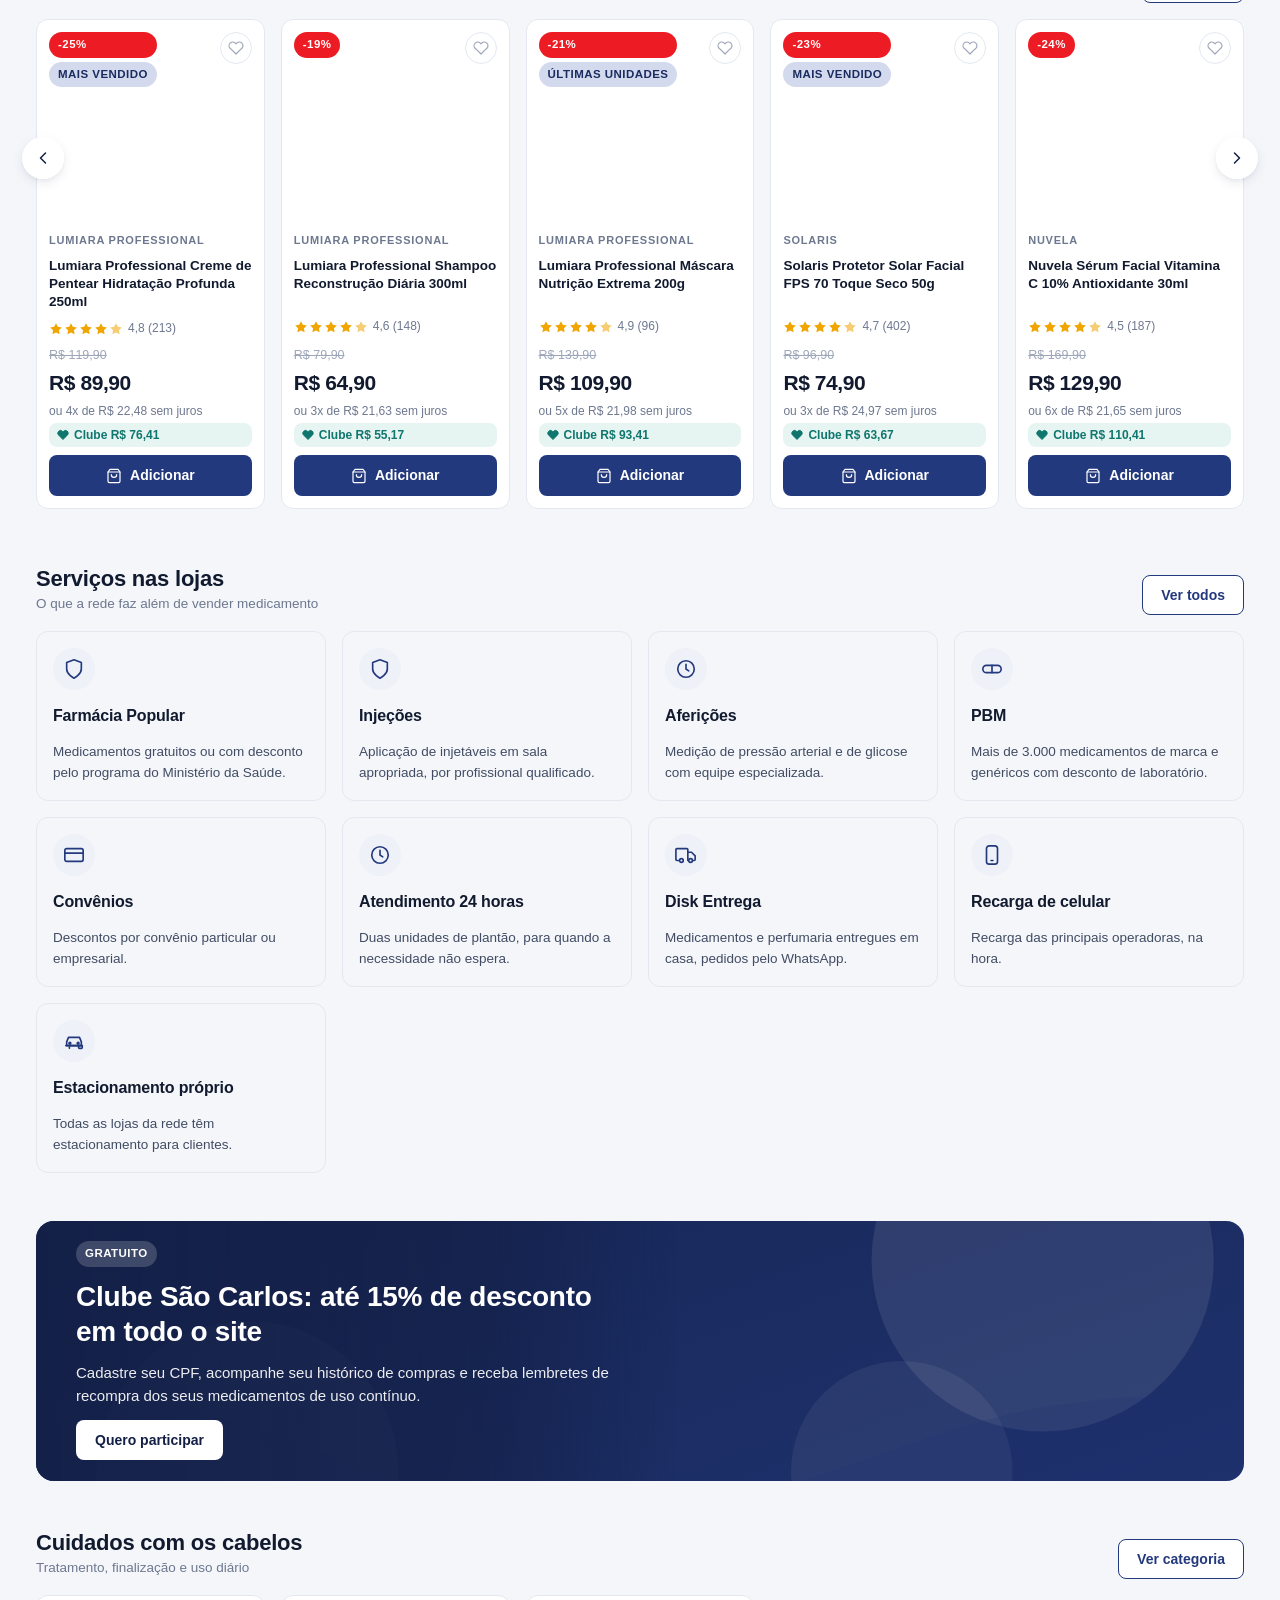
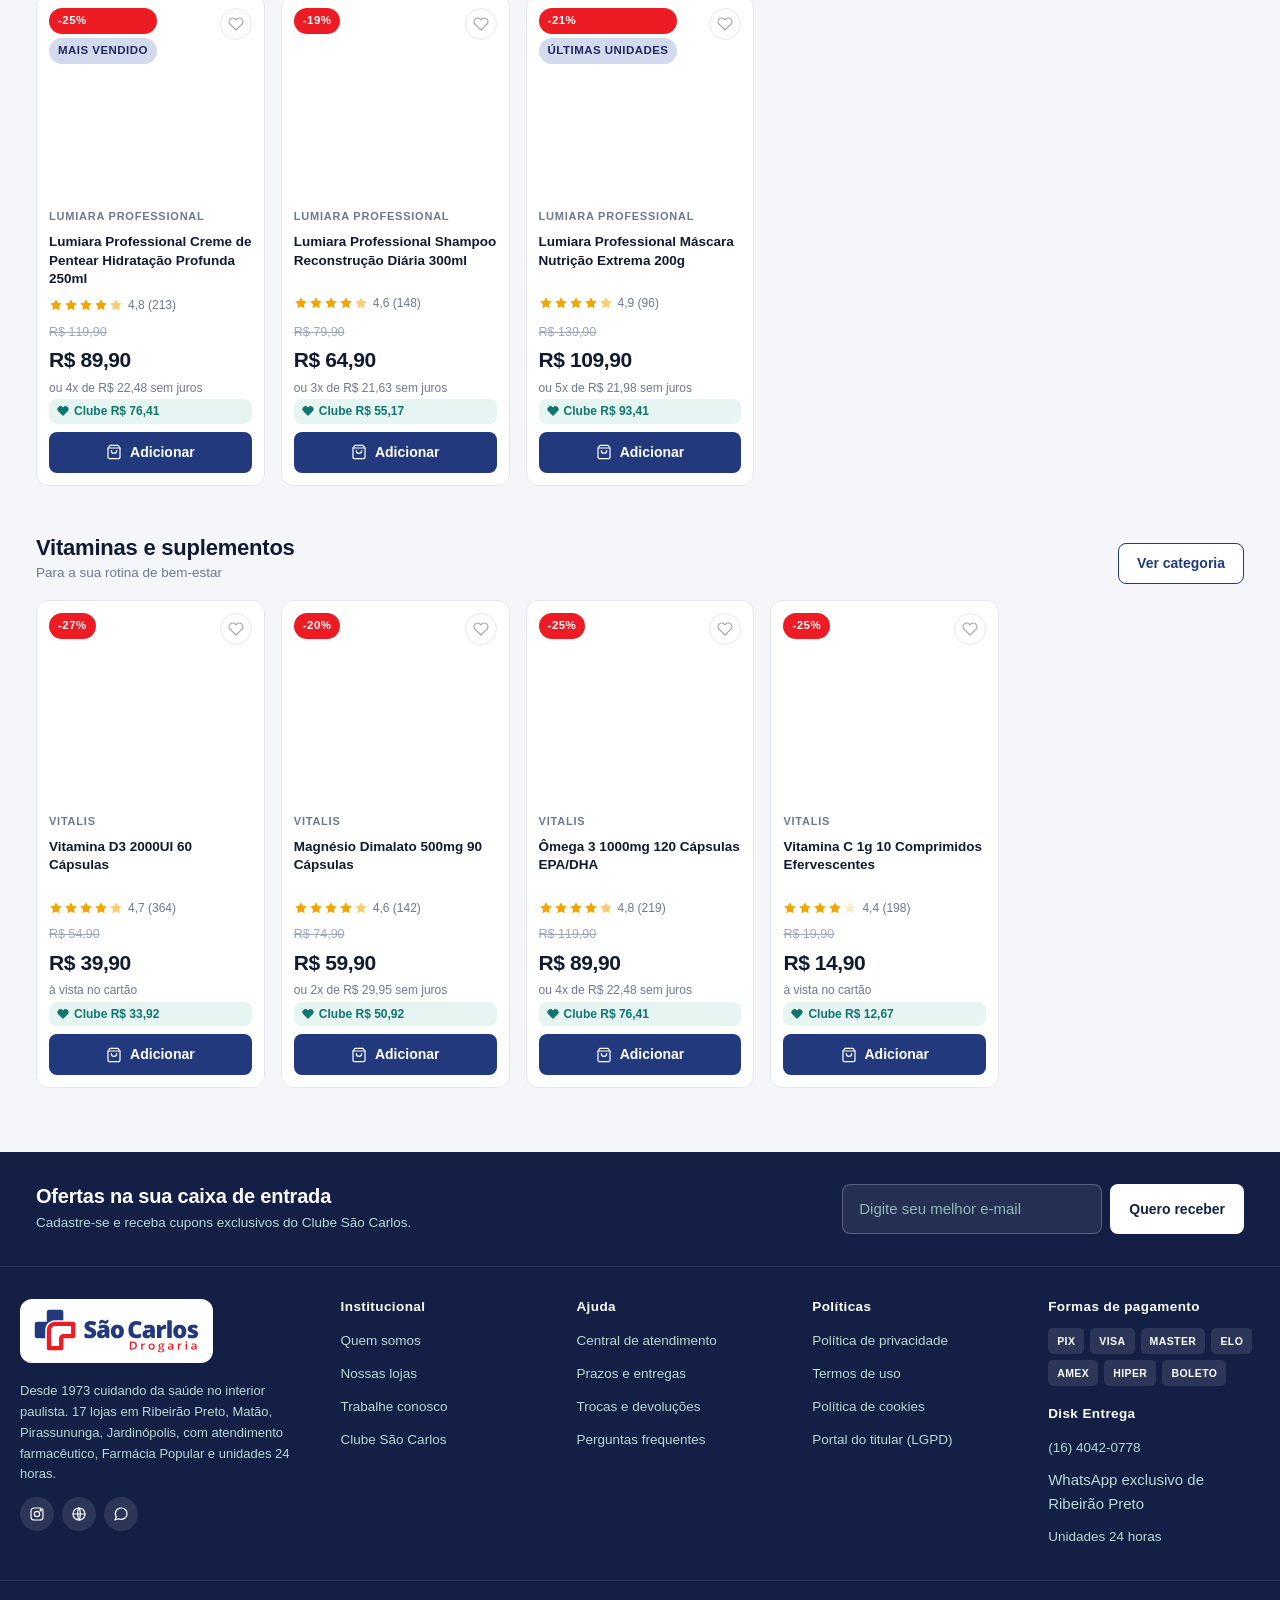
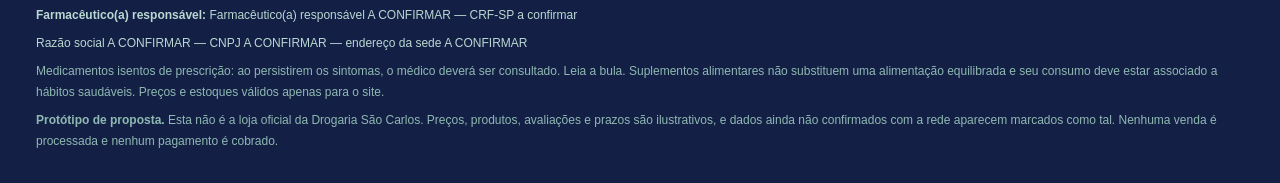
==== commit a7c976be: "Dá movimento ao site Sistema de animação com tokens em :root — três durações e três curvas — em vez " ====
--- a/index.html
+++ b/index.html
@@ -21,6 +21,7 @@
 <script src="assets/js/dados.js"></script>
 <script src="assets/js/api.js"></script>
 <script src="assets/js/loja.js"></script>
+<script src="assets/js/animacoes.js"></script>
 <script src="assets/js/home.js"></script>
 </body>
 </html>
--- a/assets/css/estilos.css
+++ b/assets/css/estilos.css
@@ -54,6 +54,18 @@
   --sombra-2: 0 4px 12px rgba(19, 31, 69, .08), 0 2px 4px rgba(19, 31, 69, .05);
   --sombra-3: 0 12px 32px rgba(19, 31, 69, .14);
 
+  /* ---------------------------------------------------------------------
+     Movimento. Durações curtas e saída desacelerada: a interface responde
+     rápido ao toque e acomoda devagar. Só transform e opacity são animados,
+     que o navegador resolve na GPU sem recalcular layout.
+     --------------------------------------------------------------------- */
+  --mov-rapido: 140ms;
+  --mov-medio: 260ms;
+  --mov-lento: 420ms;
+  --mov-saida: cubic-bezier(.22, .81, .3, 1);
+  --mov-entrada: cubic-bezier(.4, 0, .2, 1);
+  --mov-elastico: cubic-bezier(.34, 1.56, .64, 1);
+
   --largura: 1240px;
   --fonte: "Segoe UI", Roboto, -apple-system, BlinkMacSystemFont, "Helvetica Neue", Arial, sans-serif;
 }
@@ -62,6 +74,17 @@
 *, *::before, *::after { box-sizing: border-box; }
 
 html { scroll-behavior: smooth; }
+
+/* Com o cabeçalho preso no topo, rolar até uma âncora ou até um elemento
+   focado levava o alvo para trás dele.
+
+   A reserva usa --topo-cheio, a altura do cabeçalho EXPANDIDO, não a corrente:
+   pular para uma âncora rola para cima, o que reexpande o cabeçalho logo
+   depois da rolagem terminar; reservar a altura compacta deixaria o alvo
+   coberto. Vale também para focáveis, que o teclado percorre. */
+[id], a, button, input, select, textarea, summary, [tabindex] {
+  scroll-margin-top: calc(var(--topo-cheio, 128px) + var(--s4));
+}
 
 body {
   margin: 0;
@@ -147,6 +170,20 @@
 .selo--generico { background: var(--ok-50); color: var(--ok-600); }
 .selo--novo { background: var(--marca-100); color: var(--marca-800); }
 .selo--esgotado { background: #eceeed; color: var(--tinta-500); }
+.selo--receita { background: var(--alerta-50); color: var(--alerta-600); }
+.selo--popular { background: var(--ok-50); color: var(--ok-600); }
+
+.caixa-receita {
+  border: 1px solid var(--alerta-600); background: var(--alerta-50);
+  border-radius: var(--r-sm); padding: var(--s3) var(--s4); display: grid; gap: 6px;
+}
+.caixa-receita b { display: flex; align-items: center; gap: 6px; font-size: 13.5px; color: #7c4a06; }
+.caixa-receita p { margin: 0; font-size: 13px; color: #7c4a06; }
+.caixa-receita .popular-nota {
+  display: flex; align-items: flex-start; gap: 6px; color: var(--ok-600);
+  border-top: 1px solid rgba(124, 74, 6, .18); padding-top: 6px; margin-top: 2px;
+}
+.caixa-receita .popular-nota svg { flex: none; margin-top: 2px; }
 
 /* ------------------------------------------------------------ cabeçalho */
 .barra-aviso {
@@ -155,9 +192,17 @@
 }
 .barra-aviso strong { color: #fff; }
 
+/* Quem gruda é o #cabecalho, não o .cabecalho de dentro.
+   `position: sticky` prende o elemento à caixa do PAI: com o sticky no filho,
+   o pai media só a própria altura e, passados esses ~160px de rolagem, levava
+   o cabeçalho embora junto. No #cabecalho o pai é o <body>, que acompanha a
+   página inteira. A barra de aviso fica fora dele, para subir e sumir. */
+#cabecalho {
+  position: sticky; top: 0; z-index: 60;
+}
+
 .cabecalho {
   background: var(--papel); box-shadow: var(--sombra-1);
-  position: sticky; top: 0; z-index: 60;
 }
 
 .cabecalho__topo {
@@ -463,10 +508,14 @@
 .variacao small { display: block; font-weight: 500; color: var(--tinta-500); font-size: 11.5px; }
 
 /* caixa de compra */
+/* Sem `sticky` aqui de propósito: a caixa de compra é mais alta que a coluna
+   ao lado, então é ela que define a altura da linha e não haveria curso nenhum
+   para deslizar. Quem mantém o botão ao alcance depois que ela sai da tela é a
+   .barra-fixa, que aparece na rolagem. */
 .compra {
   background: var(--papel); border: 1px solid var(--linha); border-radius: var(--r-md);
   padding: var(--s5); display: grid; gap: var(--s4); box-shadow: var(--sombra-1);
-  position: sticky; top: calc(var(--topo-fixo, 128px) + var(--s4));
+  align-self: start;
 }
 .compra__precos { display: grid; gap: 4px; }
 .compra__linha-antiga { display: flex; align-items: center; gap: var(--s2); }
@@ -607,6 +656,11 @@
 
 /* ------------------------------------------------------------ categoria */
 .layout-categoria { display: grid; grid-template-columns: 250px minmax(0, 1fr); gap: var(--s5); align-items: start; }
+
+/* O invólucro precisa esticar até a altura da linha do grid; se ele encolher
+   até o tamanho do próprio conteúdo, o sticky de dentro fica sem curso e nunca
+   gruda — que era o caso destes três blocos. */
+#filtros, #resumo, #resumo-checkout { align-self: stretch; }
 
 .filtros { background: var(--papel); border: 1px solid var(--linha); border-radius: var(--r-md); padding: var(--s4); position: sticky; top: calc(var(--topo-fixo, 128px) + var(--s4)); }
 .filtro { border-bottom: 1px solid var(--linha); padding: var(--s3) 0; }
@@ -984,10 +1038,79 @@
 .rodape__legal p { margin-bottom: var(--s2); }
 .rodape__legal .miudos { color: #8fb9b2; }
 
+/* ------------------------------------------------------------ movimento */
+
+/* Revelação ao rolar. O estado inicial só vale quando o JS está de pé: sem
+   ele a classe js-ativo não entra e o conteúdo aparece normalmente. */
+.js-ativo .revelar {
+  opacity: 0;
+  transform: translateY(16px);
+  transition: opacity var(--mov-lento) var(--mov-saida) var(--atraso, 0ms),
+              transform var(--mov-lento) var(--mov-saida) var(--atraso, 0ms);
+}
+.js-ativo .revelar.revelado { opacity: 1; transform: none; }
+
+/* entradas nomeadas, para painéis que trocam de conteúdo */
+@keyframes surge-baixo { from { opacity: 0; transform: translateY(10px); } to { opacity: 1; transform: none; } }
+@keyframes surge       { from { opacity: 0; } to { opacity: 1; } }
+@keyframes pulsa       { 0%, 100% { transform: scale(1); } 40% { transform: scale(1.28); } }
+@keyframes brilho      { 100% { background-position: 200% 0; } }
+
+/* cartão de produto: a imagem cresce um pouco e a sombra sobe junto */
+.cartao__figura img { transition: transform var(--mov-medio) var(--mov-saida); }
+.cartao:hover .cartao__figura img { transform: scale(1.06); }
+.cartao__favorito { transition: color var(--mov-rapido), border-color var(--mov-rapido),
+                                background var(--mov-rapido), transform var(--mov-rapido) var(--mov-elastico); }
+.cartao__favorito:active { transform: scale(.88); }
+.cartao__favorito[aria-pressed="true"] { animation: pulsa var(--mov-medio) var(--mov-elastico); }
+
+/* botões: afundam ao toque, em vez do salto seco de translateY */
+.btn { transition: background var(--mov-rapido), border-color var(--mov-rapido),
+                   color var(--mov-rapido), transform var(--mov-rapido) var(--mov-saida),
+                   box-shadow var(--mov-rapido); }
+.btn:active { transform: scale(.97); }
+.btn--compra:hover { box-shadow: 0 4px 14px rgba(224, 33, 40, .32); }
+.btn--principal:hover { box-shadow: 0 4px 14px rgba(35, 57, 126, .28); }
+
+/* contador do carrinho pulsa quando muda */
+.acao__contador.mudou { animation: pulsa var(--mov-medio) var(--mov-elastico); }
+
+/* galeria: a troca de imagem é uma dissolvência, não um corte */
+.galeria__palco img { animation: surge var(--mov-medio) var(--mov-saida); }
+.galeria__miniatura { transition: border-color var(--mov-rapido), transform var(--mov-rapido) var(--mov-saida); }
+.galeria__miniatura:hover { transform: translateY(-2px); }
+
+/* painéis que aparecem: aba, acordeão, detalhe de pedido, etapa do checkout */
+.abas__painel:not([hidden]),
+.acordeao__corpo:not([hidden]),
+.pedido__detalhe:not([hidden]) { animation: surge-baixo var(--mov-medio) var(--mov-saida); }
+.form-checkout, .confirmacao { animation: surge-baixo var(--mov-medio) var(--mov-saida); }
+
+/* passo concluído do checkout */
+.passo__bolha { transition: background var(--mov-medio) var(--mov-saida), color var(--mov-medio); }
+.passo--feito .passo__bolha, .passo--ativo .passo__bolha { animation: pulsa var(--mov-medio) var(--mov-elastico); }
+
+/* atalhos de categoria e cartões de loja */
+.categoria-atalho__icone { transition: transform var(--mov-medio) var(--mov-elastico); }
+.categoria-atalho:hover .categoria-atalho__icone { transform: scale(1.12) rotate(-6deg); }
+.cartao-loja { transition: border-color var(--mov-rapido), box-shadow var(--mov-medio) var(--mov-saida),
+                           transform var(--mov-medio) var(--mov-saida); }
+.cartao-loja:hover { border-color: var(--marca-100); box-shadow: var(--sombra-2); transform: translateY(-2px); }
+
+/* esqueleto enquanto o catálogo remoto não chega */
+.esqueleto {
+  border-radius: var(--r-md); min-height: 320px;
+  background: linear-gradient(100deg, var(--linha) 30%, var(--papel) 50%, var(--linha) 70%);
+  background-size: 200% 100%;
+  animation: brilho 1.2s linear infinite;
+}
+
+/* o botão flutuante entra depois que a página assenta */
+.zap-flutuante { animation: surge-baixo var(--mov-lento) var(--mov-saida) 500ms backwards; }
+
 /* ------------------------------------------------------------ responsivo */
 @media (max-width: 1080px) {
   .pdp { grid-template-columns: 1fr; }
-  .compra { position: static; }
   .categorias { grid-template-columns: repeat(4, 1fr); }
   .prateleira__trilho { grid-auto-columns: calc((100% - 3 * var(--s4)) / 3.4); }
   .rodape__colunas { grid-template-columns: 1fr 1fr 1fr; }
@@ -1056,8 +1179,15 @@
   .faixa-ofertas { padding: var(--s4); }
 }
 
+/* Quem pediu menos movimento no sistema recebe a interface parada — inclusive
+   o conteúdo revelado ao rolar, que não pode ficar invisível. */
 @media (prefers-reduced-motion: reduce) {
-  *, *::before, *::after { animation-duration: .01ms !important; transition-duration: .01ms !important; scroll-behavior: auto !important; }
+  *, *::before, *::after {
+    animation-duration: .01ms !important; animation-iteration-count: 1 !important;
+    transition-duration: .01ms !important; scroll-behavior: auto !important;
+  }
+  .js-ativo .revelar { opacity: 1 !important; transform: none !important; }
+  .esqueleto { animation: none !important; }
 }
 
 @media print {
